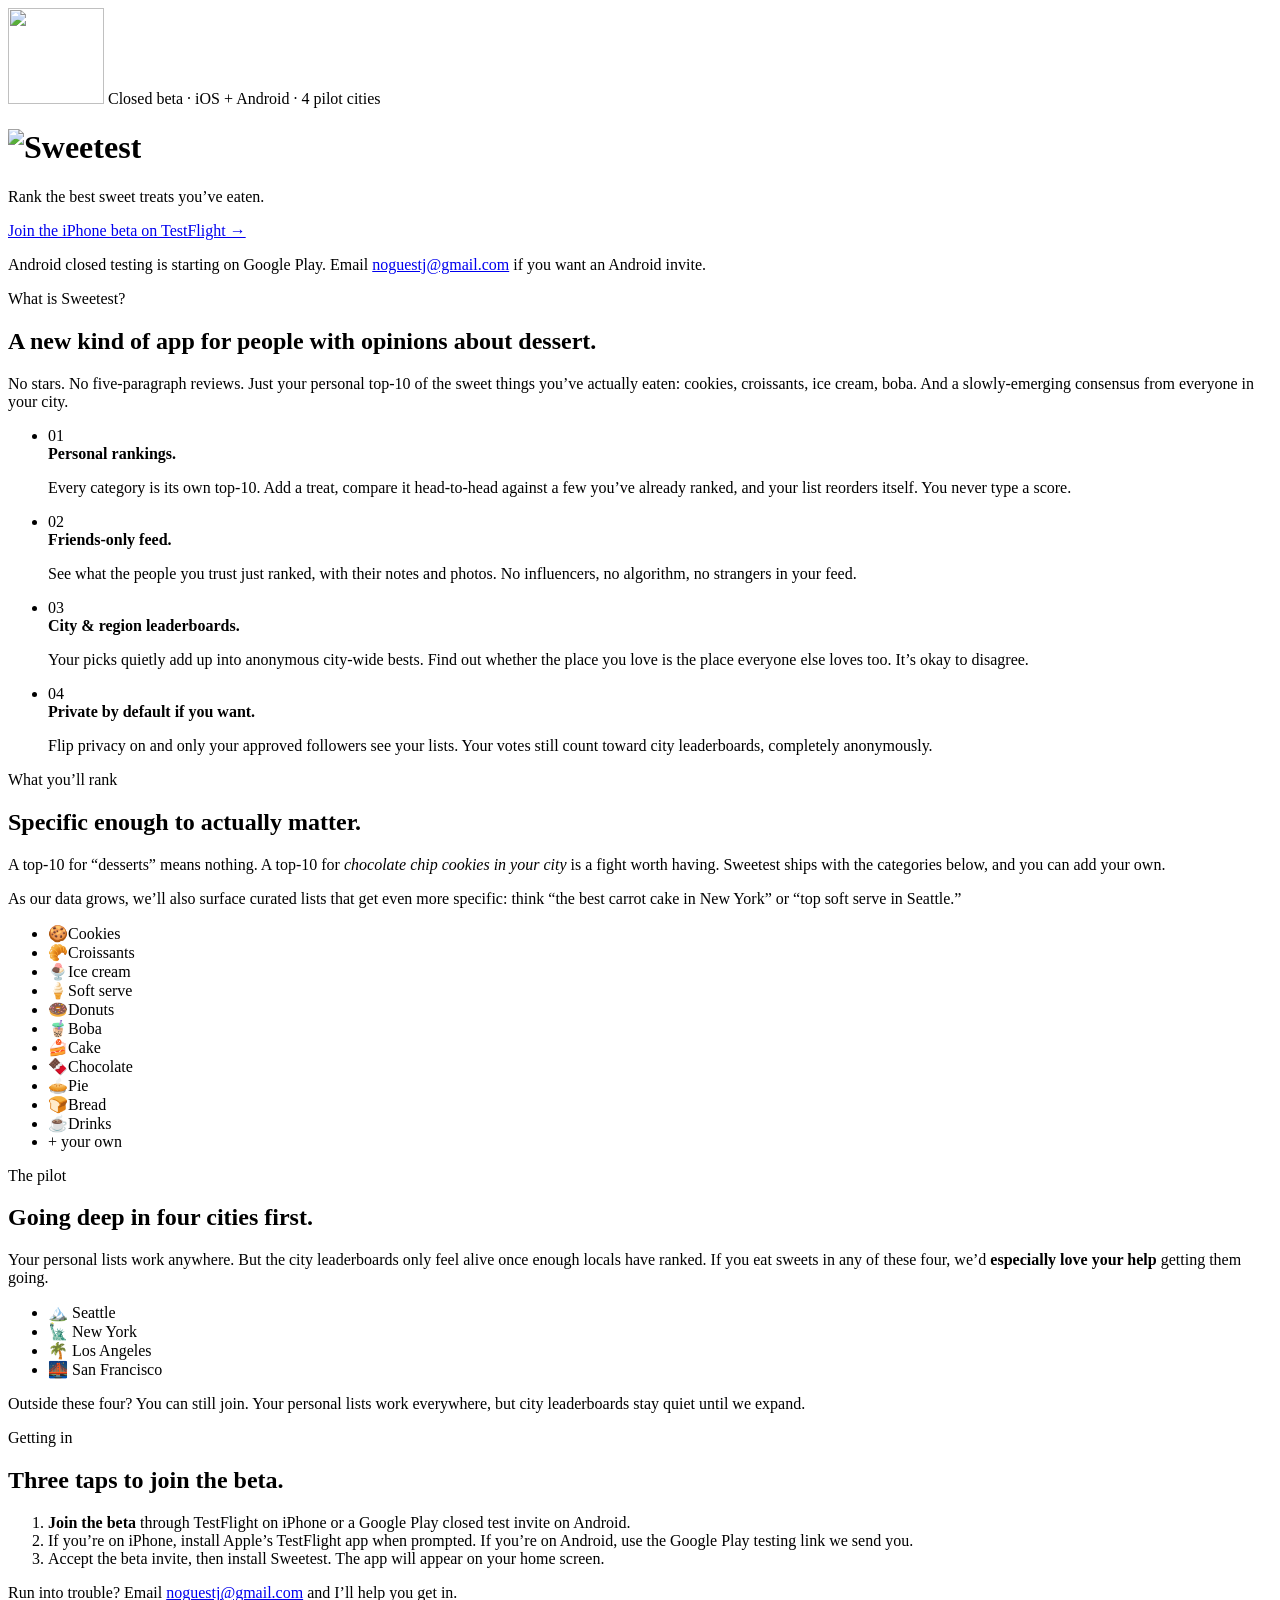
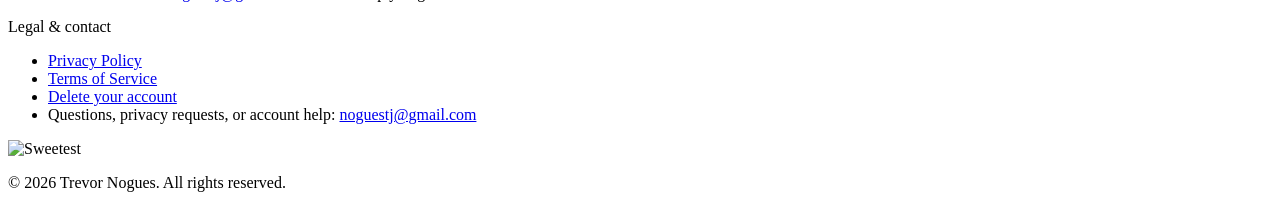
==== index.html @ 430d41f3 "update beta and account deletion pages Co-authored-by: Cursor <cursoragent@cursor.com>" ====
<!doctype html>
<html lang="en">
<head>
  <meta charset="utf-8" />
  <meta name="viewport" content="width=device-width, initial-scale=1" />
  <title>Sweetest - Rank the best sweet treats you've eaten</title>
  <meta name="theme-color" content="#FAF7F5" />
  <meta
    name="description"
    content="A closed-beta app for ranking the best sweet treats you've eaten. Personal top-10s for cookies, croissants, ice cream, boba and more. Piloting in Seattle, NYC, LA, and SF."
  />

  <meta property="og:title" content="Sweetest - Rank the best sweet treats" />
  <meta
    property="og:description"
    content="Personal top-10s for the sweet things you actually care about. Closed-beta app, piloting in Seattle, NYC, LA, and SF."
  />
  <meta property="og:type" content="website" />
  <meta property="og:url" content="https://trevornogues.github.io/sweetest-public-pages/" />
  <meta property="og:image" content="https://trevornogues.github.io/sweetest-public-pages/assets/app-icon.png" />
  <meta property="og:image:alt" content="The Sweetest app icon: a crowned soft-serve cone on a dusty rose background." />
  <meta name="twitter:card" content="summary" />
  <meta name="twitter:title" content="Sweetest - Rank the best sweet treats" />
  <meta
    name="twitter:description"
    content="Personal top-10s for the sweet things you actually care about. Closed-beta app, piloting in Seattle, NYC, LA, and SF."
  />
  <meta name="twitter:image" content="https://trevornogues.github.io/sweetest-public-pages/assets/app-icon.png" />

  <link rel="icon" type="image/png" href="/sweetest-public-pages/assets/favicon.png" />
  <link rel="apple-touch-icon" href="/sweetest-public-pages/assets/app-icon.png" />
  <link rel="stylesheet" href="/sweetest-public-pages/assets/style.css" />
</head>
<body>
  <div class="hero-glow" aria-hidden="true"></div>

  <main class="container">
    <header class="hero hero--landing">
      <img
        class="hero__icon"
        src="/sweetest-public-pages/assets/app-icon.png"
        alt=""
        width="96"
        height="96"
      />
      <span class="beta-badge">Closed beta · iOS + Android · 4 pilot cities</span>
      <h1 class="hero__wordmark">
        <img
          src="/sweetest-public-pages/assets/wordmark.png"
          alt="Sweetest"
          width="428"
          height="180"
        />
      </h1>
      <p class="tagline">Rank the best sweet treats you&rsquo;ve eaten.</p>

      <div class="cta-row">
        <a
          class="cta cta--primary"
          href="https://testflight.apple.com/join/R1jq27CW"
          target="_blank"
          rel="noopener"
        >
          Join the iPhone beta on TestFlight &rarr;
        </a>
        <p class="cta-helper">
          Android closed testing is starting on Google Play. Email
          <a href="mailto:noguestj@gmail.com">noguestj@gmail.com</a>
          if you want an Android invite.
        </p>
      </div>
    </header>

    <section class="features">
      <p class="section-eyebrow">What is Sweetest?</p>
      <h2 class="section-title">A new kind of app for people with opinions about dessert.</h2>
      <p class="section-lede">
        No stars. No five-paragraph reviews. Just your personal top-10
        of the sweet things you&rsquo;ve actually eaten: cookies,
        croissants, ice cream, boba. And a slowly-emerging consensus
        from everyone in your city.
      </p>

      <ul class="feature-list">
        <li>
          <span class="feature-num" aria-hidden="true">01</span>
          <div>
            <strong>Personal rankings.</strong>
            <p>
              Every category is its own top-10. Add a treat, compare it
              head-to-head against a few you&rsquo;ve already ranked, and
              your list reorders itself. You never type a score.
            </p>
          </div>
        </li>
        <li>
          <span class="feature-num" aria-hidden="true">02</span>
          <div>
            <strong>Friends-only feed.</strong>
            <p>
              See what the people you trust just ranked, with their
              notes and photos. No influencers, no algorithm, no
              strangers in your feed.
            </p>
          </div>
        </li>
        <li>
          <span class="feature-num" aria-hidden="true">03</span>
          <div>
            <strong>City &amp; region leaderboards.</strong>
            <p>
              Your picks quietly add up into anonymous city-wide bests.
              Find out whether the place you love is the place everyone
              else loves too. It&rsquo;s okay to disagree.
            </p>
          </div>
        </li>
        <li>
          <span class="feature-num" aria-hidden="true">04</span>
          <div>
            <strong>Private by default if you want.</strong>
            <p>
              Flip privacy on and only your approved followers see
              your lists. Your votes still count toward city
              leaderboards, completely anonymously.
            </p>
          </div>
        </li>
      </ul>
    </section>

    <section class="categories">
      <p class="section-eyebrow">What you&rsquo;ll rank</p>
      <h2 class="section-title">Specific enough to actually matter.</h2>
      <p class="section-lede">
        A top-10 for &ldquo;desserts&rdquo; means nothing. A top-10 for
        <em>chocolate chip cookies in your city</em> is a fight worth
        having. Sweetest ships with the categories below, and you
        can add your own.
      </p>

      <p class="section-note">
        As our data grows, we&rsquo;ll also surface curated lists that get
        even more specific: think &ldquo;the best carrot cake in New York&rdquo;
        or &ldquo;top soft serve in Seattle.&rdquo;
      </p>

      <ul class="chip-grid">
        <li class="chip"><span class="chip__emoji" aria-hidden="true">&#x1F36A;</span>Cookies</li>
        <li class="chip"><span class="chip__emoji" aria-hidden="true">&#x1F950;</span>Croissants</li>
        <li class="chip"><span class="chip__emoji" aria-hidden="true">&#x1F368;</span>Ice cream</li>
        <li class="chip"><span class="chip__emoji" aria-hidden="true">&#x1F366;</span>Soft serve</li>
        <li class="chip"><span class="chip__emoji" aria-hidden="true">&#x1F369;</span>Donuts</li>
        <li class="chip"><span class="chip__emoji" aria-hidden="true">&#x1F9CB;</span>Boba</li>
        <li class="chip"><span class="chip__emoji" aria-hidden="true">&#x1F370;</span>Cake</li>
        <li class="chip"><span class="chip__emoji" aria-hidden="true">&#x1F36B;</span>Chocolate</li>
        <li class="chip"><span class="chip__emoji" aria-hidden="true">&#x1F967;</span>Pie</li>
        <li class="chip"><span class="chip__emoji" aria-hidden="true">&#x1F35E;</span>Bread</li>
        <li class="chip"><span class="chip__emoji" aria-hidden="true">&#x2615;</span>Drinks</li>
        <li class="chip chip--ghost">+ your own</li>
      </ul>
    </section>

    <section class="cities">
      <p class="section-eyebrow">The pilot</p>
      <h2 class="section-title">Going deep in four cities first.</h2>
      <p class="section-lede">
        Your personal lists work anywhere. But the city leaderboards
        only feel alive once enough locals have ranked. If you eat
        sweets in any of these four, we&rsquo;d
        <strong>especially love your help</strong> getting them going.
      </p>
      <ul class="city-grid">
        <li class="city-card">
          <span class="city-card__emoji" aria-hidden="true">&#x1F3D4;&#xFE0F;</span>
          <span class="city-card__label">Seattle</span>
        </li>
        <li class="city-card">
          <span class="city-card__emoji" aria-hidden="true">&#x1F5FD;</span>
          <span class="city-card__label">New York</span>
        </li>
        <li class="city-card">
          <span class="city-card__emoji" aria-hidden="true">&#x1F334;</span>
          <span class="city-card__label">Los Angeles</span>
        </li>
        <li class="city-card">
          <span class="city-card__emoji" aria-hidden="true">&#x1F309;</span>
          <span class="city-card__label">San Francisco</span>
        </li>
      </ul>
      <p class="cities-helper">
        Outside these four? You can still join. Your personal lists
        work everywhere, but city leaderboards stay quiet until we
        expand.
      </p>
    </section>

    <section class="steps">
      <p class="section-eyebrow">Getting in</p>
      <h2 class="section-title">Three taps to join the beta.</h2>
      <ol class="step-list">
        <li>
          <strong>Join the beta</strong> through TestFlight on iPhone or a Google Play closed test invite on Android.
        </li>
        <li>
          If you&rsquo;re on iPhone, install Apple&rsquo;s TestFlight app when prompted. If you&rsquo;re on Android, use the Google Play testing link we send you.
        </li>
        <li>
          Accept the beta invite, then install Sweetest. The app will appear on your home screen.
        </li>
      </ol>
      <p class="cta-helper cta-helper--inline">
        Run into trouble? Email
        <a href="mailto:noguestj@gmail.com">noguestj@gmail.com</a>
        and I&rsquo;ll help you get in.
      </p>
    </section>

    <section class="footer-meta">
      <p class="section-eyebrow">Legal &amp; contact</p>
      <ul class="links">
        <li><a href="/sweetest-public-pages/privacy/">Privacy Policy</a></li>
        <li><a href="/sweetest-public-pages/terms/">Terms of Service</a></li>
        <li><a href="/sweetest-public-pages/delete-account/">Delete your account</a></li>
        <li>
          Questions, privacy requests, or account help:
          <a href="mailto:noguestj@gmail.com">noguestj@gmail.com</a>
        </li>
      </ul>
    </section>

    <footer class="footer">
      <img
        class="footer__wordmark"
        src="/sweetest-public-pages/assets/wordmark.png"
        alt="Sweetest"
        width="120"
        height="80"
      />
      <p>&copy; <span id="year"></span> Trevor Nogues. All rights reserved.</p>
    </footer>
  </main>
  <script>document.getElementById('year').textContent = new Date().getFullYear();</script>
</body>
</html>
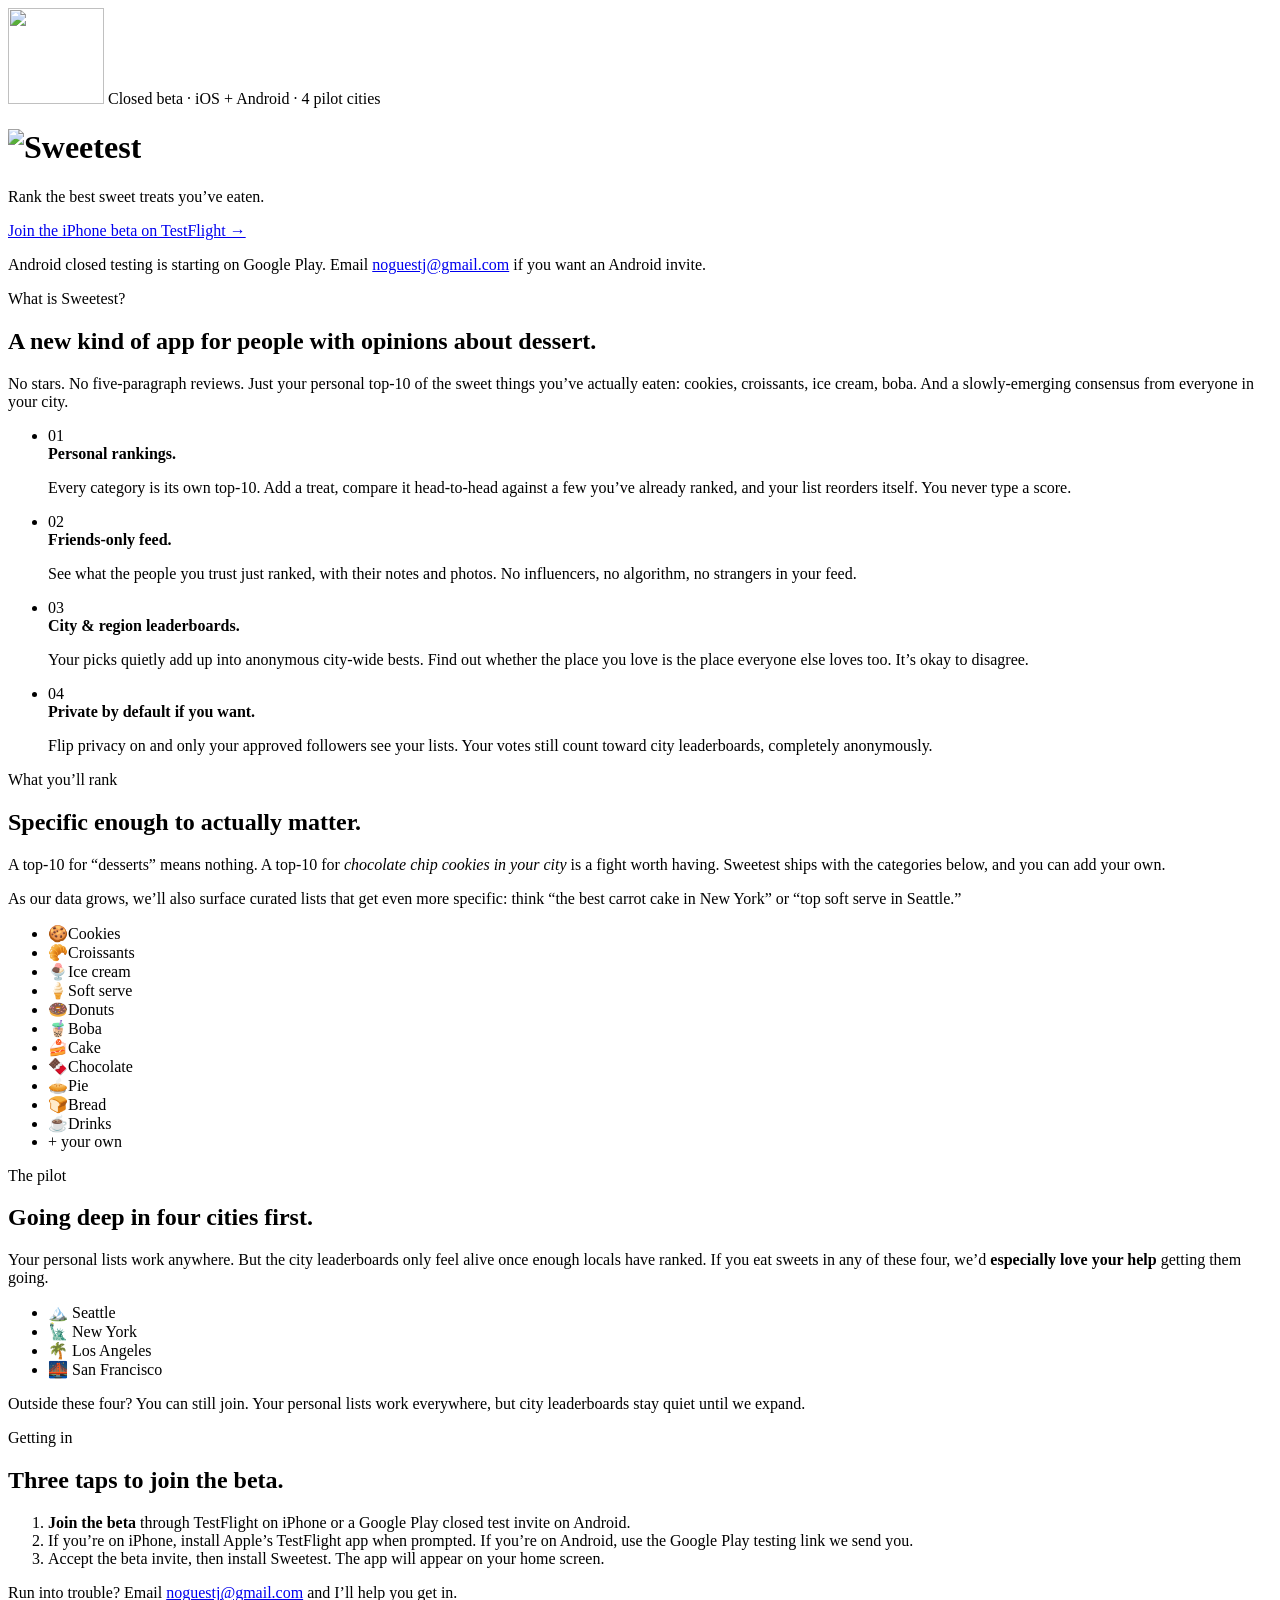
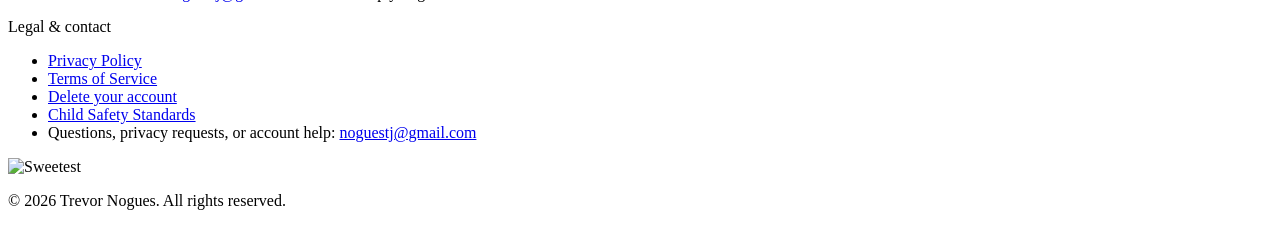
==== commit 82b6069e: "add child safety standards page Co-authored-by: Cursor <cursoragent@cursor.com>" ====
--- a/index.html
+++ b/index.html
@@ -222,6 +222,7 @@
         <li><a href="/sweetest-public-pages/privacy/">Privacy Policy</a></li>
         <li><a href="/sweetest-public-pages/terms/">Terms of Service</a></li>
         <li><a href="/sweetest-public-pages/delete-account/">Delete your account</a></li>
+        <li><a href="/sweetest-public-pages/child-safety/">Child Safety Standards</a></li>
         <li>
           Questions, privacy requests, or account help:
           <a href="mailto:noguestj@gmail.com">noguestj@gmail.com</a>
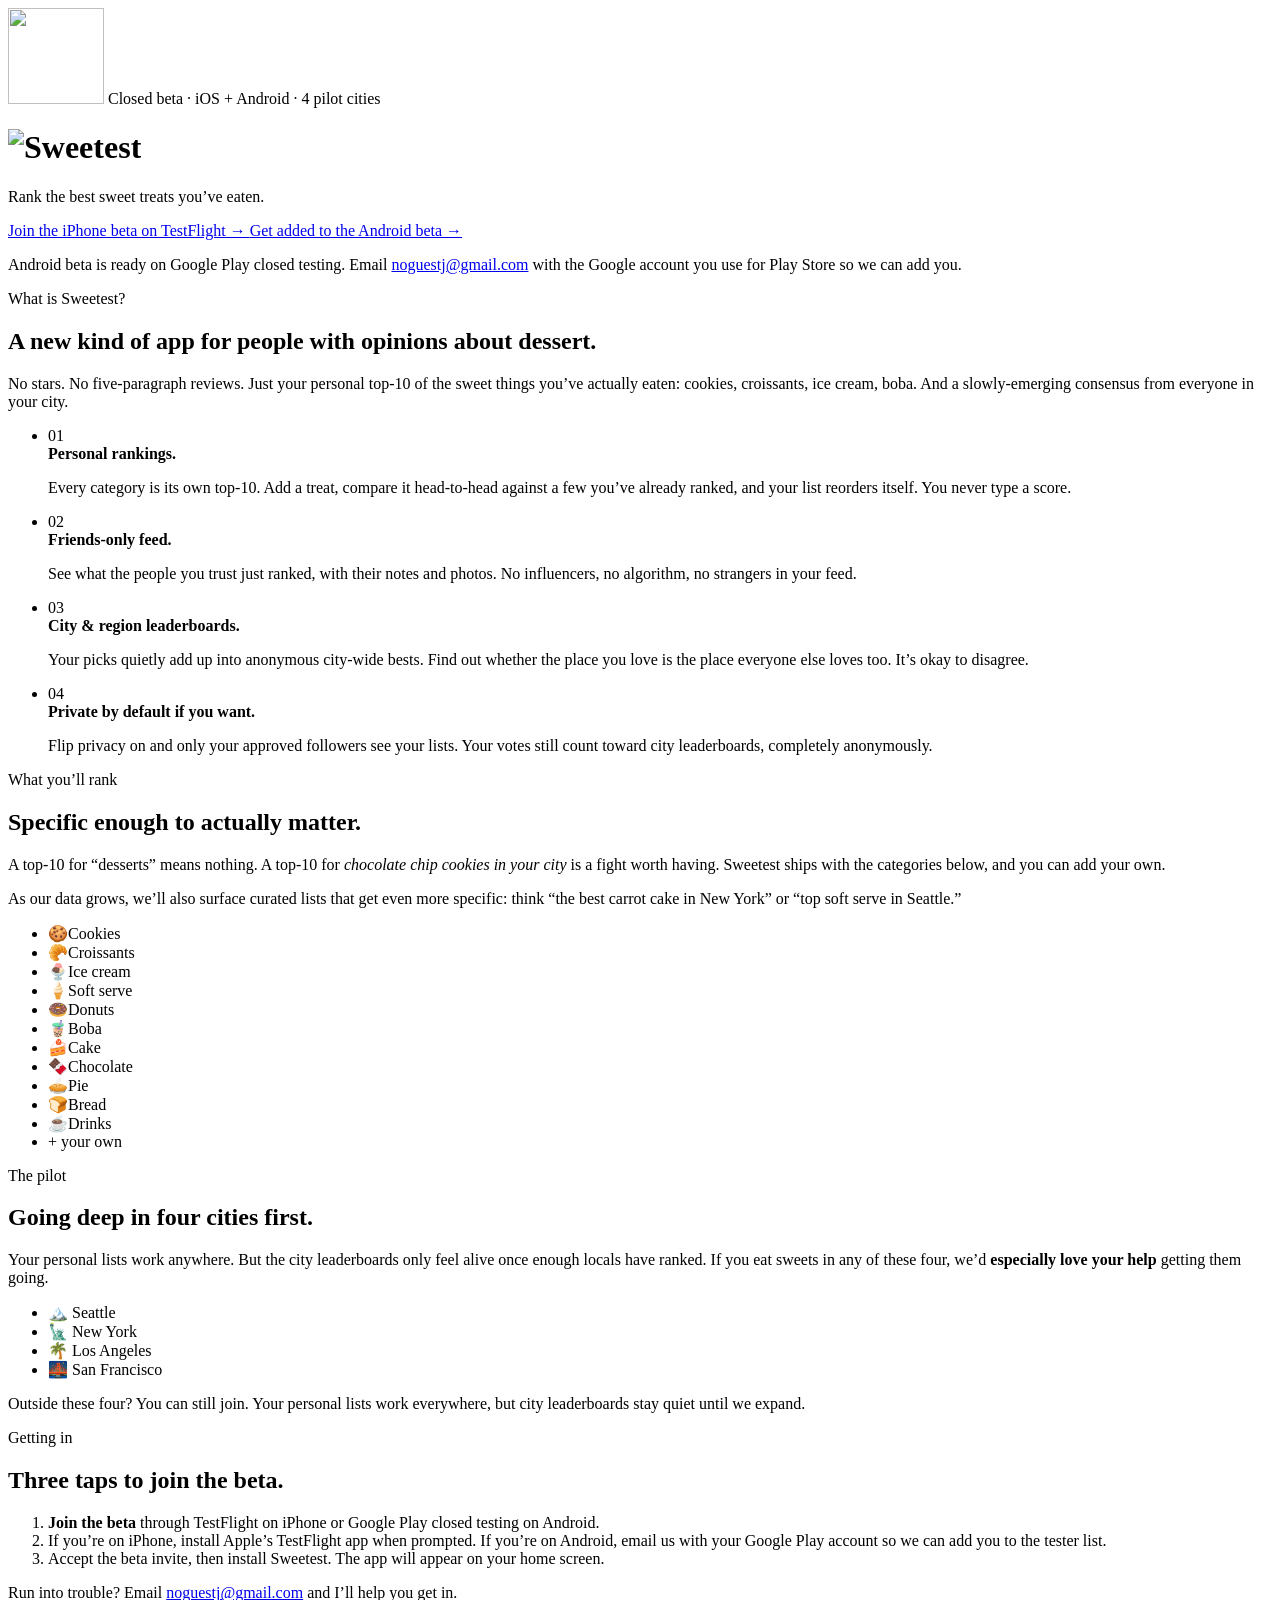
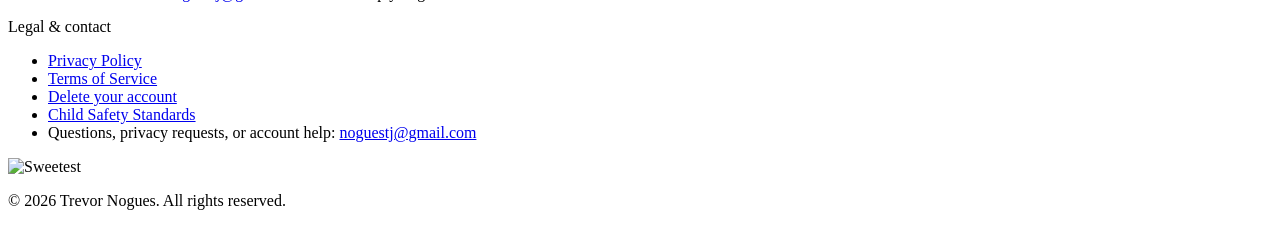
==== commit 910fc084: "clarify Android beta access Co-authored-by: Cursor <cursoragent@cursor.com>" ====
--- a/index.html
+++ b/index.html
@@ -63,10 +63,16 @@
         >
           Join the iPhone beta on TestFlight &rarr;
         </a>
+        <a
+          class="cta cta--secondary"
+          href="mailto:noguestj@gmail.com?subject=Sweetest%20Android%20beta%20access"
+        >
+          Get added to the Android beta &rarr;
+        </a>
         <p class="cta-helper">
-          Android closed testing is starting on Google Play. Email
+          Android beta is ready on Google Play closed testing. Email
           <a href="mailto:noguestj@gmail.com">noguestj@gmail.com</a>
-          if you want an Android invite.
+          with the Google account you use for Play Store so we can add you.
         </p>
       </div>
     </header>
@@ -200,10 +206,10 @@
       <h2 class="section-title">Three taps to join the beta.</h2>
       <ol class="step-list">
         <li>
-          <strong>Join the beta</strong> through TestFlight on iPhone or a Google Play closed test invite on Android.
-        </li>
-        <li>
-          If you&rsquo;re on iPhone, install Apple&rsquo;s TestFlight app when prompted. If you&rsquo;re on Android, use the Google Play testing link we send you.
+          <strong>Join the beta</strong> through TestFlight on iPhone or Google Play closed testing on Android.
+        </li>
+        <li>
+          If you&rsquo;re on iPhone, install Apple&rsquo;s TestFlight app when prompted. If you&rsquo;re on Android, email us with your Google Play account so we can add you to the tester list.
         </li>
         <li>
           Accept the beta invite, then install Sweetest. The app will appear on your home screen.
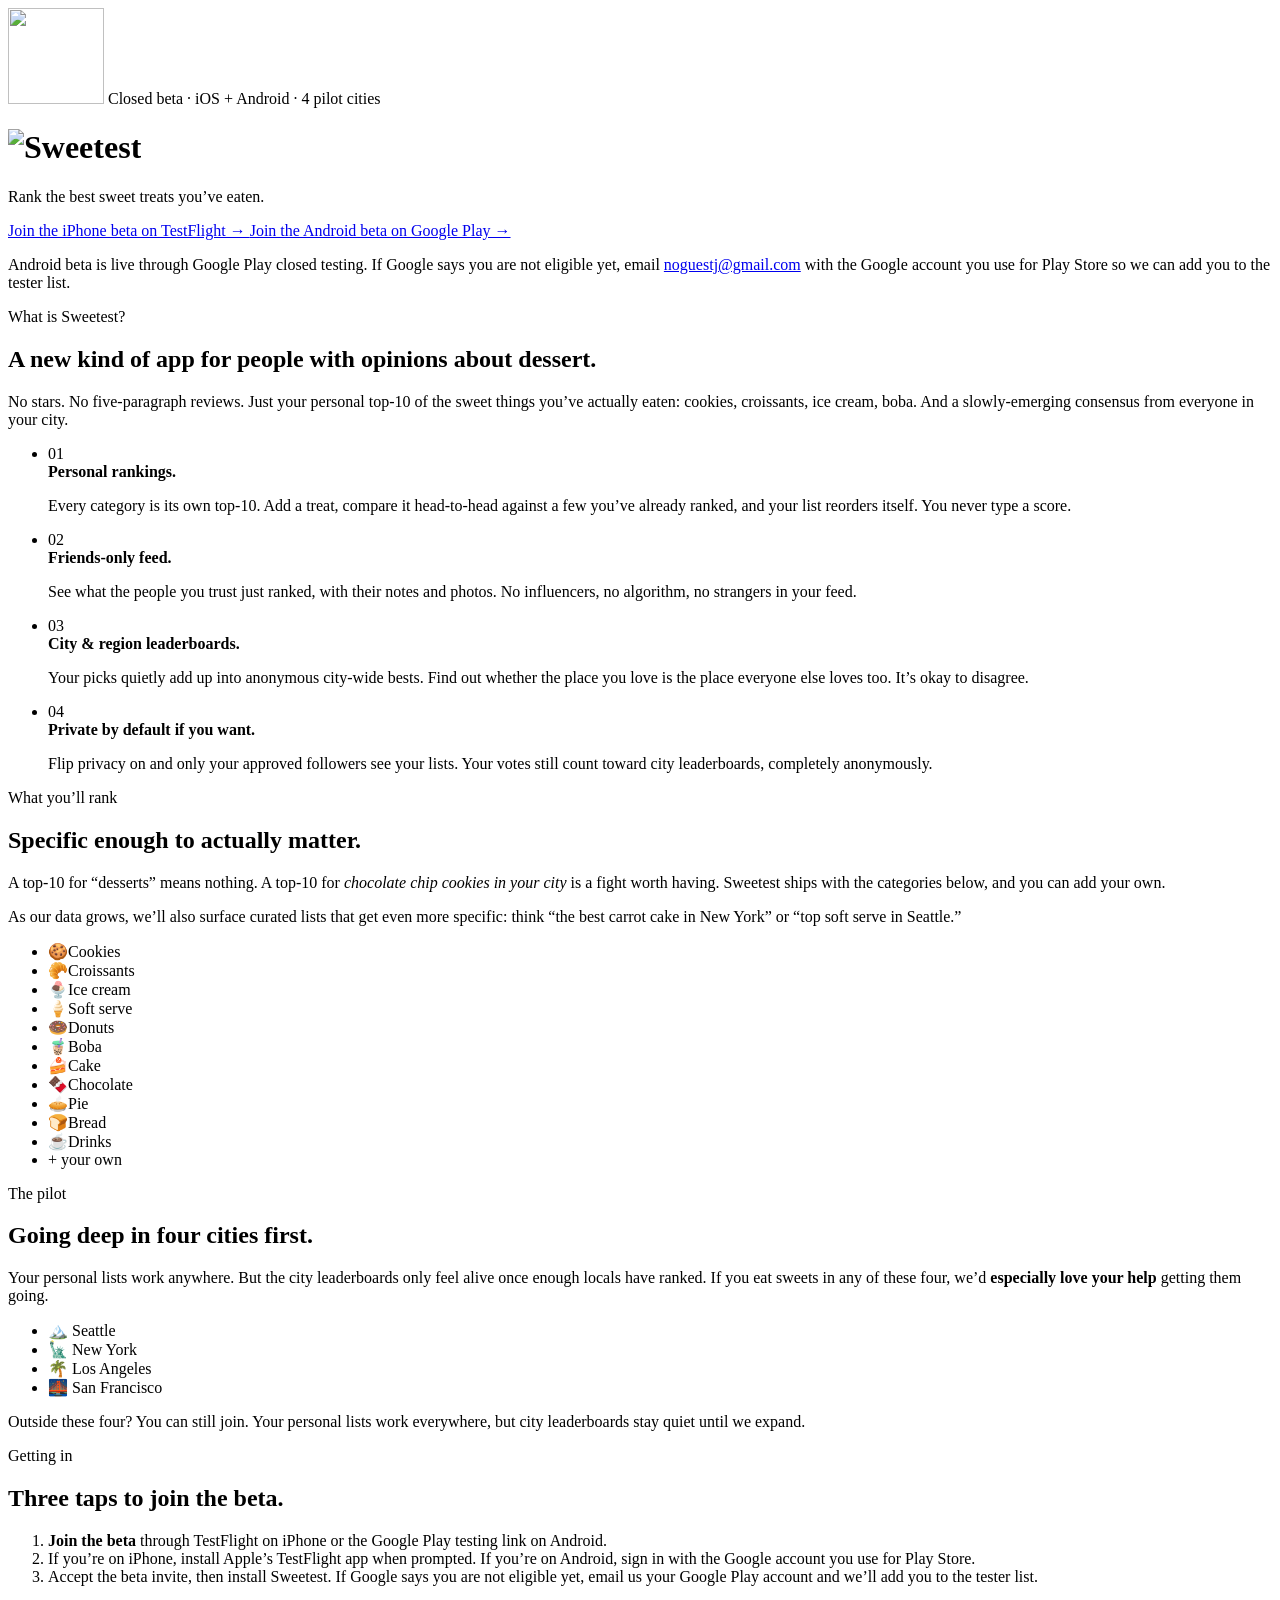
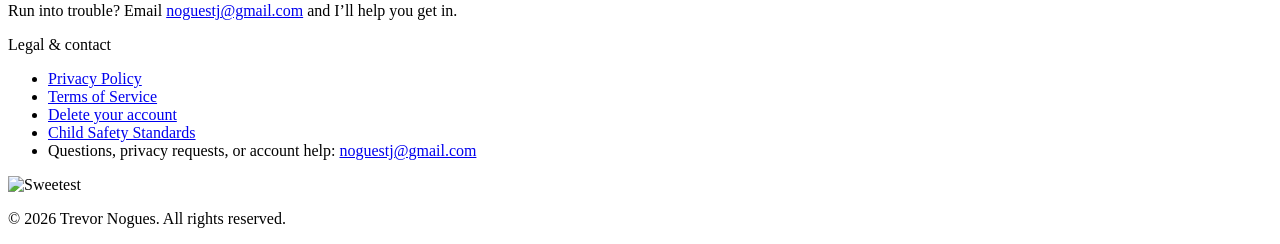
==== commit 57afe7d0: "add Android beta opt-in link Co-authored-by: Cursor <cursoragent@cursor.com>" ====
--- a/index.html
+++ b/index.html
@@ -65,14 +65,16 @@
         </a>
         <a
           class="cta cta--secondary"
-          href="mailto:noguestj@gmail.com?subject=Sweetest%20Android%20beta%20access"
+          href="https://play.google.com/apps/testing/com.trevornogues.sweetest"
+          target="_blank"
+          rel="noopener"
         >
-          Get added to the Android beta &rarr;
+          Join the Android beta on Google Play &rarr;
         </a>
         <p class="cta-helper">
-          Android beta is ready on Google Play closed testing. Email
+          Android beta is live through Google Play closed testing. If Google says you are not eligible yet, email
           <a href="mailto:noguestj@gmail.com">noguestj@gmail.com</a>
-          with the Google account you use for Play Store so we can add you.
+          with the Google account you use for Play Store so we can add you to the tester list.
         </p>
       </div>
     </header>
@@ -206,13 +208,13 @@
       <h2 class="section-title">Three taps to join the beta.</h2>
       <ol class="step-list">
         <li>
-          <strong>Join the beta</strong> through TestFlight on iPhone or Google Play closed testing on Android.
-        </li>
-        <li>
-          If you&rsquo;re on iPhone, install Apple&rsquo;s TestFlight app when prompted. If you&rsquo;re on Android, email us with your Google Play account so we can add you to the tester list.
-        </li>
-        <li>
-          Accept the beta invite, then install Sweetest. The app will appear on your home screen.
+          <strong>Join the beta</strong> through TestFlight on iPhone or the Google Play testing link on Android.
+        </li>
+        <li>
+          If you&rsquo;re on iPhone, install Apple&rsquo;s TestFlight app when prompted. If you&rsquo;re on Android, sign in with the Google account you use for Play Store.
+        </li>
+        <li>
+          Accept the beta invite, then install Sweetest. If Google says you are not eligible yet, email us your Google Play account and we&rsquo;ll add you to the tester list.
         </li>
       </ol>
       <p class="cta-helper cta-helper--inline">
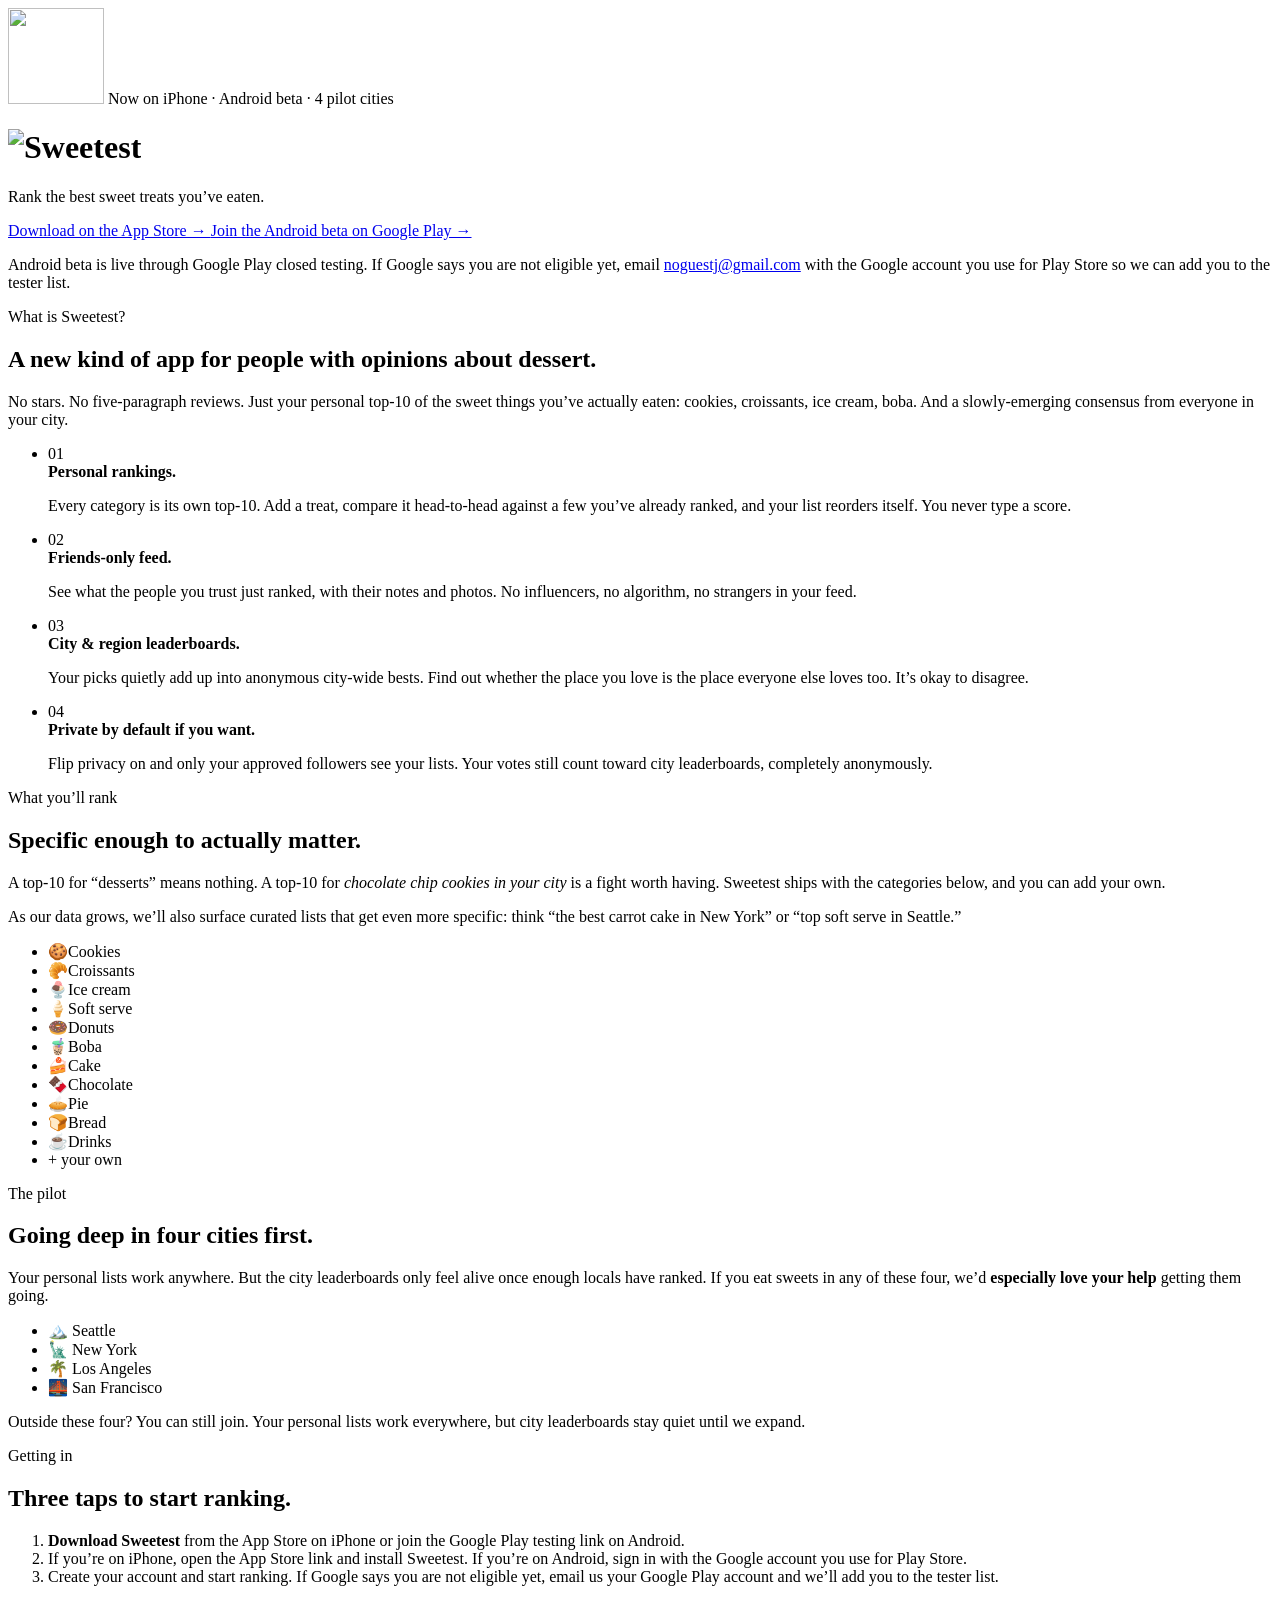
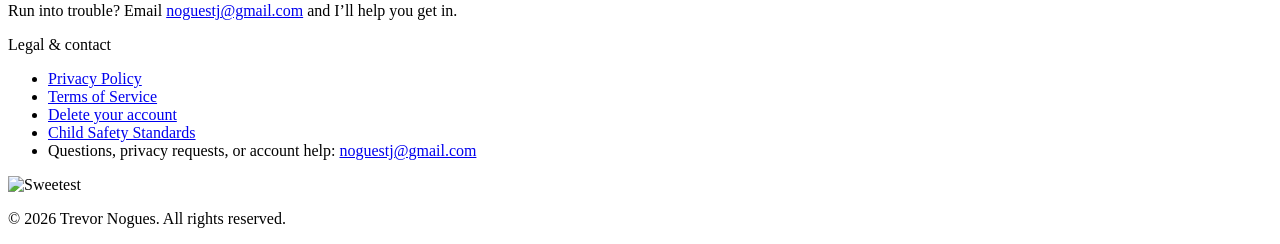
==== commit 7c269b42: "add apple link" ====
--- a/index.html
+++ b/index.html
@@ -7,13 +7,13 @@
   <meta name="theme-color" content="#FAF7F5" />
   <meta
     name="description"
-    content="A closed-beta app for ranking the best sweet treats you've eaten. Personal top-10s for cookies, croissants, ice cream, boba and more. Piloting in Seattle, NYC, LA, and SF."
+    content="An app for ranking the best sweet treats you've eaten. Personal top-10s for cookies, croissants, ice cream, boba and more. Piloting in Seattle, NYC, LA, and SF."
   />
 
   <meta property="og:title" content="Sweetest - Rank the best sweet treats" />
   <meta
     property="og:description"
-    content="Personal top-10s for the sweet things you actually care about. Closed-beta app, piloting in Seattle, NYC, LA, and SF."
+    content="Personal top-10s for the sweet things you actually care about. Now on iPhone and piloting in Seattle, NYC, LA, and SF."
   />
   <meta property="og:type" content="website" />
   <meta property="og:url" content="https://trevornogues.github.io/sweetest-public-pages/" />
@@ -23,7 +23,7 @@
   <meta name="twitter:title" content="Sweetest - Rank the best sweet treats" />
   <meta
     name="twitter:description"
-    content="Personal top-10s for the sweet things you actually care about. Closed-beta app, piloting in Seattle, NYC, LA, and SF."
+    content="Personal top-10s for the sweet things you actually care about. Now on iPhone and piloting in Seattle, NYC, LA, and SF."
   />
   <meta name="twitter:image" content="https://trevornogues.github.io/sweetest-public-pages/assets/app-icon.png" />
 
@@ -43,7 +43,7 @@
         width="96"
         height="96"
       />
-      <span class="beta-badge">Closed beta · iOS + Android · 4 pilot cities</span>
+      <span class="beta-badge">Now on iPhone · Android beta · 4 pilot cities</span>
       <h1 class="hero__wordmark">
         <img
           src="/sweetest-public-pages/assets/wordmark.png"
@@ -57,11 +57,11 @@
       <div class="cta-row">
         <a
           class="cta cta--primary"
-          href="https://testflight.apple.com/join/R1jq27CW"
+          href="https://apps.apple.com/us/app/sweetest-bites/id6764402157"
           target="_blank"
           rel="noopener"
         >
-          Join the iPhone beta on TestFlight &rarr;
+          Download on the App Store &rarr;
         </a>
         <a
           class="cta cta--secondary"
@@ -205,16 +205,16 @@
 
     <section class="steps">
       <p class="section-eyebrow">Getting in</p>
-      <h2 class="section-title">Three taps to join the beta.</h2>
+      <h2 class="section-title">Three taps to start ranking.</h2>
       <ol class="step-list">
         <li>
-          <strong>Join the beta</strong> through TestFlight on iPhone or the Google Play testing link on Android.
-        </li>
-        <li>
-          If you&rsquo;re on iPhone, install Apple&rsquo;s TestFlight app when prompted. If you&rsquo;re on Android, sign in with the Google account you use for Play Store.
-        </li>
-        <li>
-          Accept the beta invite, then install Sweetest. If Google says you are not eligible yet, email us your Google Play account and we&rsquo;ll add you to the tester list.
+          <strong>Download Sweetest</strong> from the App Store on iPhone or join the Google Play testing link on Android.
+        </li>
+        <li>
+          If you&rsquo;re on iPhone, open the App Store link and install Sweetest. If you&rsquo;re on Android, sign in with the Google account you use for Play Store.
+        </li>
+        <li>
+          Create your account and start ranking. If Google says you are not eligible yet, email us your Google Play account and we&rsquo;ll add you to the tester list.
         </li>
       </ol>
       <p class="cta-helper cta-helper--inline">
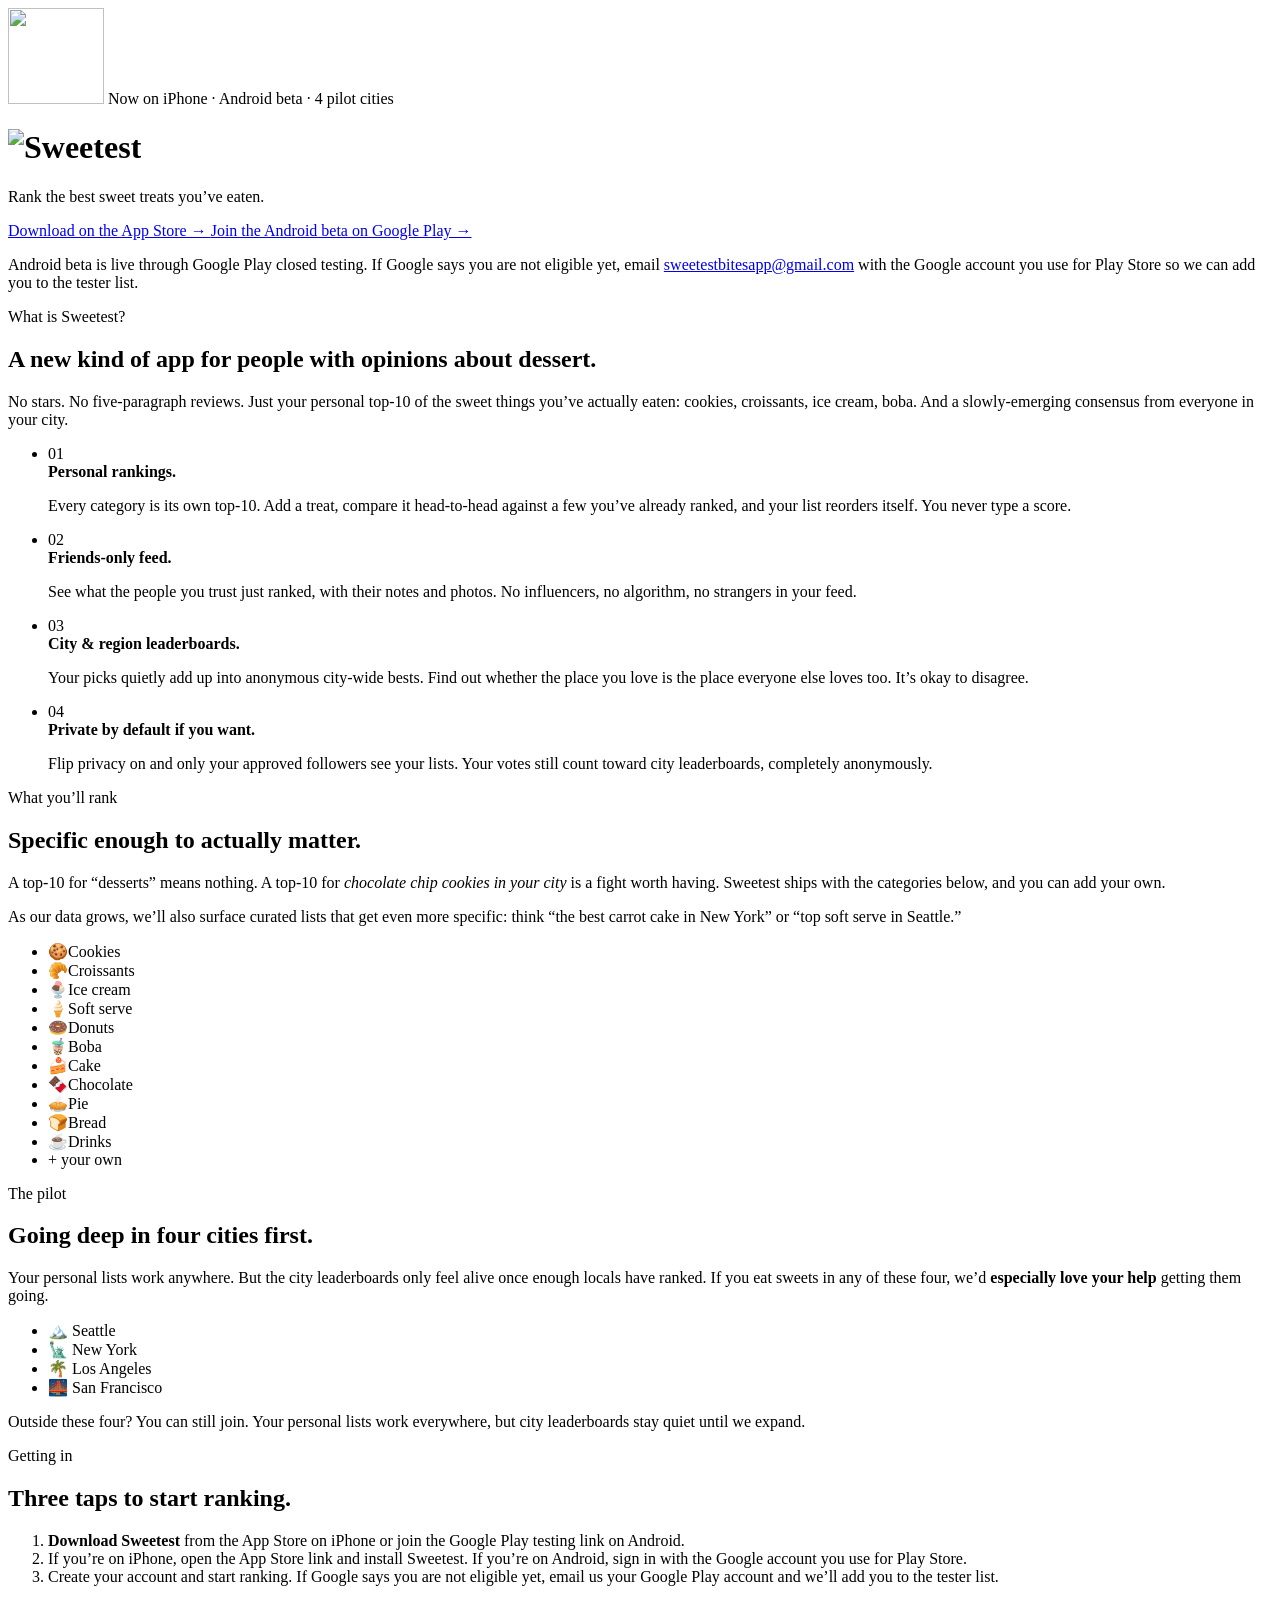
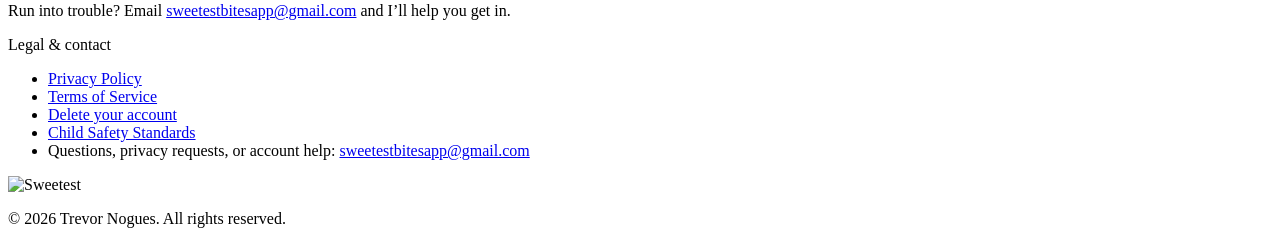
==== commit 214bcb35: "replace email" ====
--- a/index.html
+++ b/index.html
@@ -73,7 +73,7 @@
         </a>
         <p class="cta-helper">
           Android beta is live through Google Play closed testing. If Google says you are not eligible yet, email
-          <a href="mailto:noguestj@gmail.com">noguestj@gmail.com</a>
+          <a href="mailto:sweetestbitesapp@gmail.com">sweetestbitesapp@gmail.com</a>
           with the Google account you use for Play Store so we can add you to the tester list.
         </p>
       </div>
@@ -219,7 +219,7 @@
       </ol>
       <p class="cta-helper cta-helper--inline">
         Run into trouble? Email
-        <a href="mailto:noguestj@gmail.com">noguestj@gmail.com</a>
+        <a href="mailto:sweetestbitesapp@gmail.com">sweetestbitesapp@gmail.com</a>
         and I&rsquo;ll help you get in.
       </p>
     </section>
@@ -233,7 +233,7 @@
         <li><a href="/sweetest-public-pages/child-safety/">Child Safety Standards</a></li>
         <li>
           Questions, privacy requests, or account help:
-          <a href="mailto:noguestj@gmail.com">noguestj@gmail.com</a>
+          <a href="mailto:sweetestbitesapp@gmail.com">sweetestbitesapp@gmail.com</a>
         </li>
       </ul>
     </section>
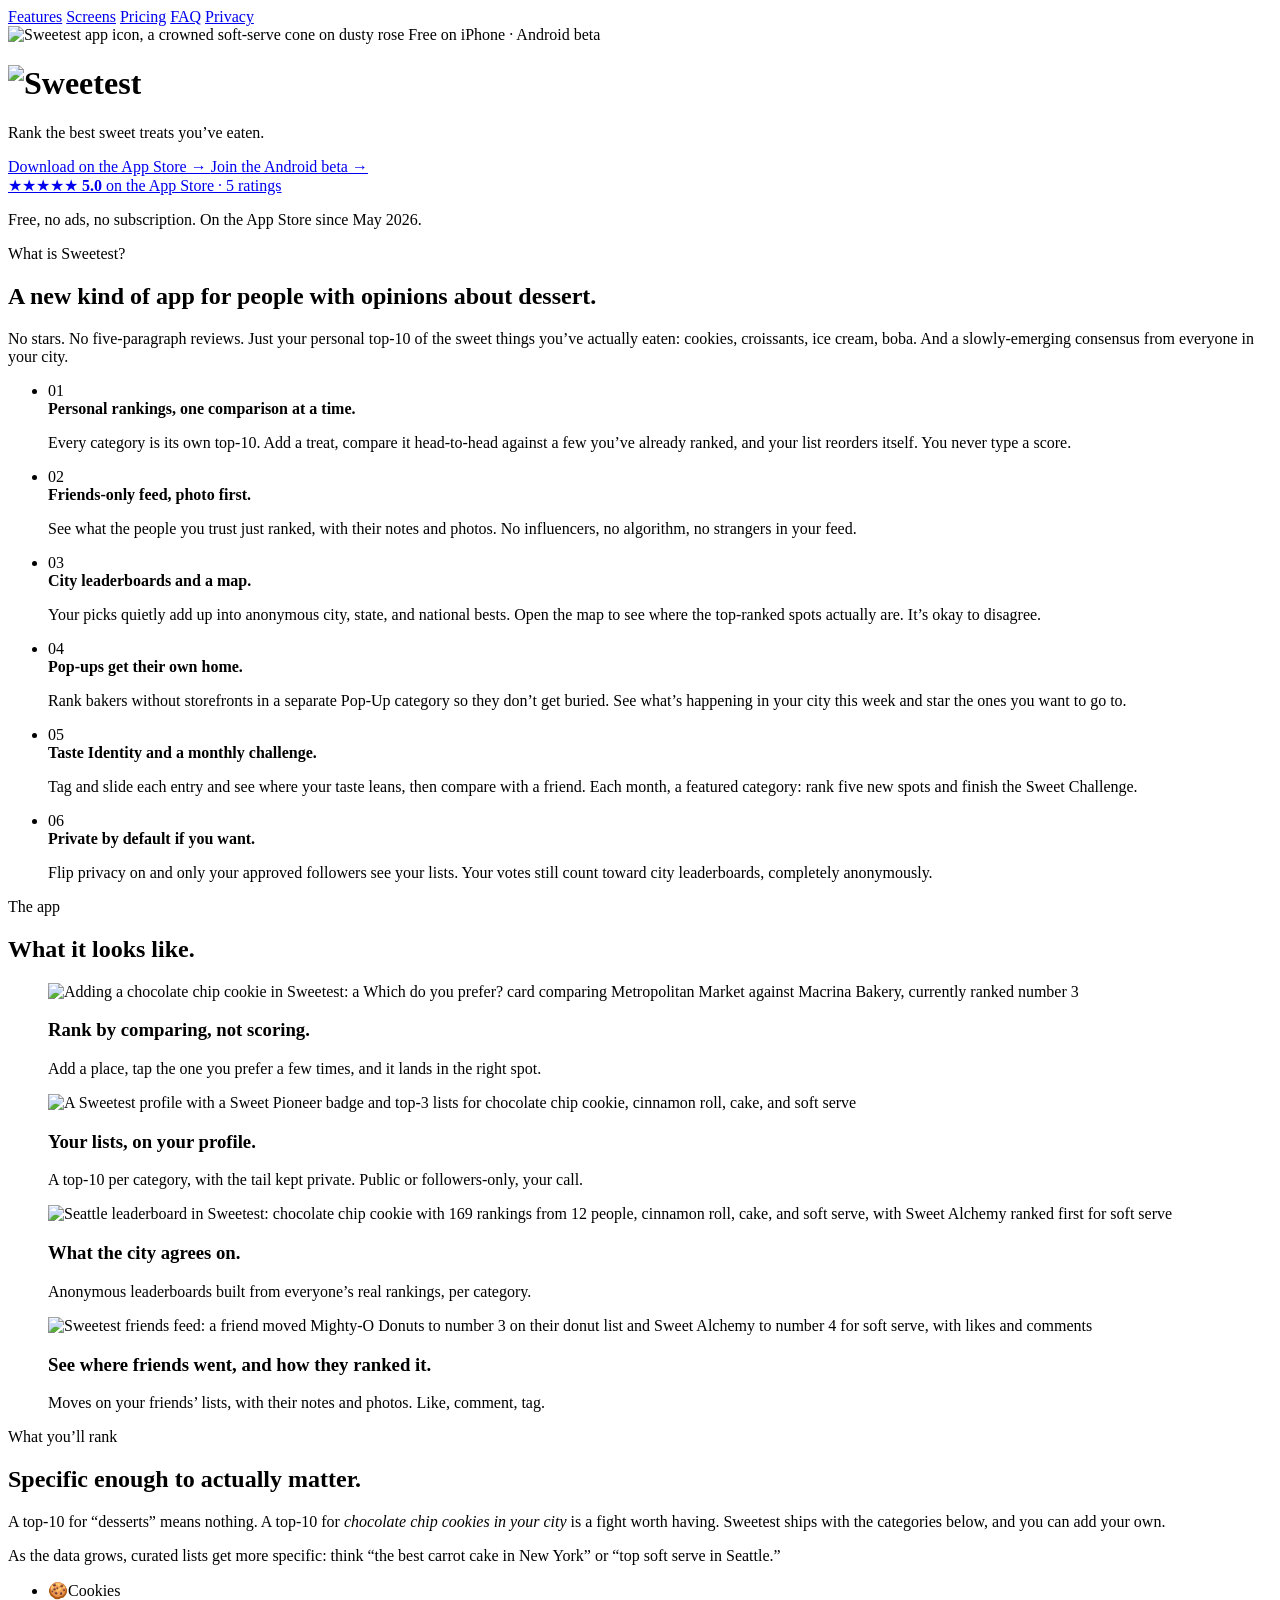
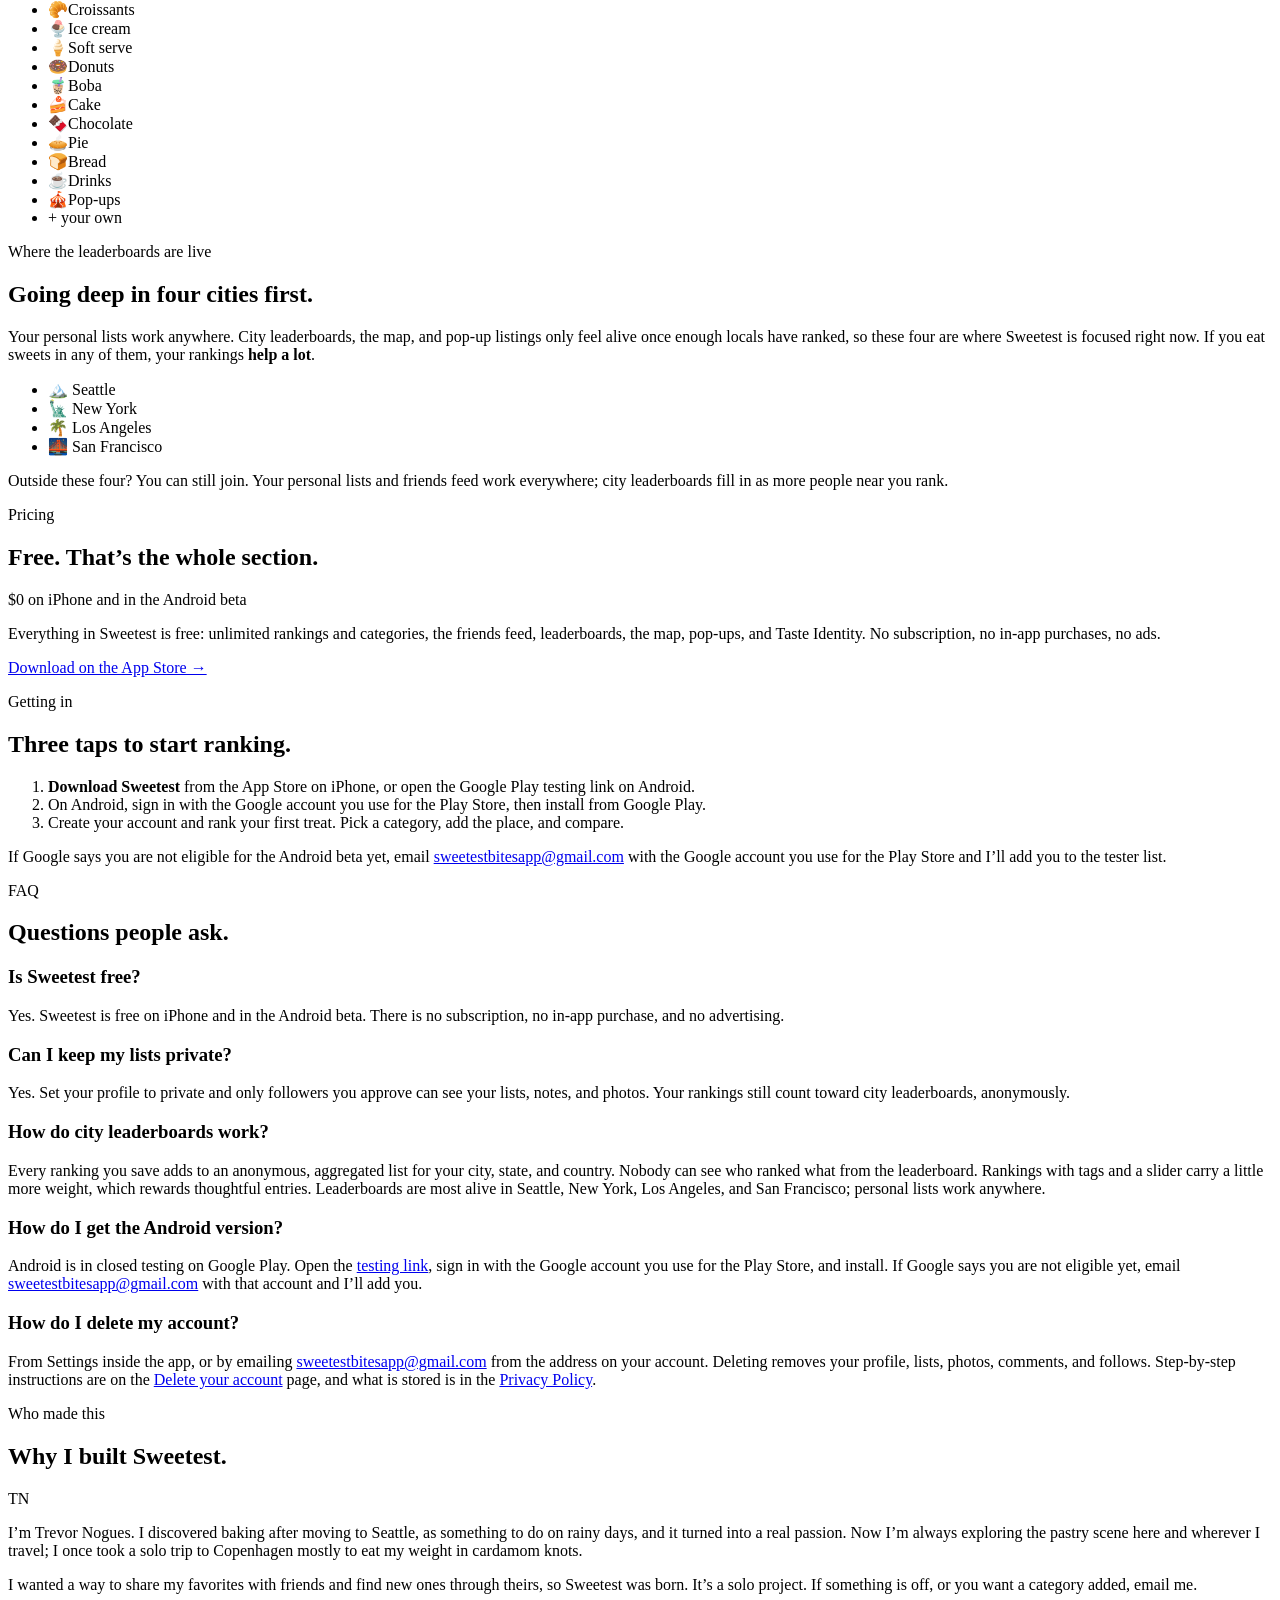
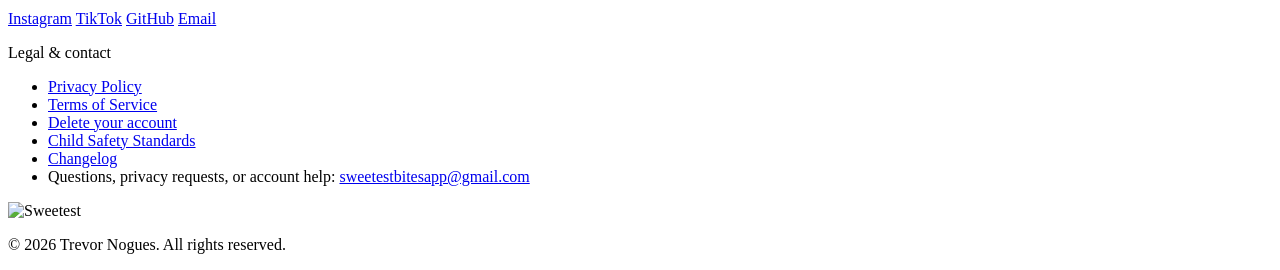
==== commit 421426da: "Landing page refresh: screenshots, rating, pricing, FAQ, founder, changelog, SEO - index.html: top n" ====
--- a/index.html
+++ b/index.html
@@ -7,43 +7,150 @@
   <meta name="theme-color" content="#FAF7F5" />
   <meta
     name="description"
-    content="An app for ranking the best sweet treats you've eaten. Personal top-10s for cookies, croissants, ice cream, boba and more. Piloting in Seattle, NYC, LA, and SF."
+    content="Sweetest is a free app for ranking the best sweet treats you've eaten. Personal top-10s for cookies, croissants, ice cream, boba and more, a friends-only feed, and city leaderboards. On iPhone, Android beta."
   />
-
+  <link rel="canonical" href="https://trevornogues.github.io/sweetest-public-pages/" />
+
+  <meta property="og:type" content="website" />
+  <meta property="og:site_name" content="Sweetest" />
   <meta property="og:title" content="Sweetest - Rank the best sweet treats" />
   <meta
     property="og:description"
-    content="Personal top-10s for the sweet things you actually care about. Now on iPhone and piloting in Seattle, NYC, LA, and SF."
+    content="Personal top-10s for the sweet things you actually care about, a friends-only feed, and city leaderboards. Free on iPhone, Android beta."
   />
-  <meta property="og:type" content="website" />
   <meta property="og:url" content="https://trevornogues.github.io/sweetest-public-pages/" />
-  <meta property="og:image" content="https://trevornogues.github.io/sweetest-public-pages/assets/app-icon.png" />
-  <meta property="og:image:alt" content="The Sweetest app icon: a crowned soft-serve cone on a dusty rose background." />
-  <meta name="twitter:card" content="summary" />
+  <meta property="og:image" content="https://trevornogues.github.io/sweetest-public-pages/assets/og-image.jpg" />
+  <meta property="og:image:width" content="1200" />
+  <meta property="og:image:height" content="630" />
+  <meta property="og:image:alt" content="The Sweetest app icon, a crowned soft-serve cone, on a cream background" />
+  <meta name="twitter:card" content="summary_large_image" />
   <meta name="twitter:title" content="Sweetest - Rank the best sweet treats" />
   <meta
     name="twitter:description"
-    content="Personal top-10s for the sweet things you actually care about. Now on iPhone and piloting in Seattle, NYC, LA, and SF."
+    content="Personal top-10s for the sweet things you actually care about, a friends-only feed, and city leaderboards. Free on iPhone, Android beta."
   />
-  <meta name="twitter:image" content="https://trevornogues.github.io/sweetest-public-pages/assets/app-icon.png" />
+  <meta name="twitter:image" content="https://trevornogues.github.io/sweetest-public-pages/assets/og-image.jpg" />
+  <meta name="twitter:image:alt" content="The Sweetest app icon, a crowned soft-serve cone, on a cream background" />
 
   <link rel="icon" type="image/png" href="/sweetest-public-pages/assets/favicon.png" />
   <link rel="apple-touch-icon" href="/sweetest-public-pages/assets/app-icon.png" />
   <link rel="stylesheet" href="/sweetest-public-pages/assets/style.css" />
+
+  <script type="application/ld+json">
+  {
+    "@context": "https://schema.org",
+    "@graph": [
+      {
+        "@type": "Organization",
+        "@id": "https://trevornogues.github.io/sweetest-public-pages/#org",
+        "name": "Sweetest",
+        "url": "https://trevornogues.github.io/sweetest-public-pages/",
+        "logo": "https://trevornogues.github.io/sweetest-public-pages/assets/app-icon.png",
+        "email": "sweetestbitesapp@gmail.com",
+        "founder": { "@type": "Person", "name": "Trevor Nogues", "url": "https://github.com/trevornogues" },
+        "sameAs": [
+          "https://apps.apple.com/us/app/sweetest-bites/id6764402157",
+          "https://www.instagram.com/sweetest.app/",
+          "https://www.tiktok.com/@sweetestbitesapp",
+          "https://linktr.ee/sweetest.app",
+          "https://github.com/trevornogues"
+        ]
+      },
+      {
+        "@type": "SoftwareApplication",
+        "@id": "https://trevornogues.github.io/sweetest-public-pages/#app",
+        "name": "Sweetest Bites",
+        "alternateName": "Sweetest",
+        "applicationCategory": "LifestyleApplication",
+        "operatingSystem": "iOS, Android (beta)",
+        "description": "A free app for ranking the sweet treats you've eaten. Build a personal top-10 per category by comparing new entries head-to-head, follow friends, and see anonymous city, state, and national leaderboards built from real rankings. No star ratings, no long reviews.",
+        "keywords": "dessert ranking app, best cookies near me, best croissant, pastry app, sweet treats, bakery leaderboard, food ranking",
+        "url": "https://trevornogues.github.io/sweetest-public-pages/",
+        "installUrl": "https://apps.apple.com/us/app/sweetest-bites/id6764402157",
+        "downloadUrl": "https://apps.apple.com/us/app/sweetest-bites/id6764402157",
+        "softwareVersion": "1.10",
+        "datePublished": "2026-05-15",
+        "dateModified": "2026-09-25",
+        "image": "https://trevornogues.github.io/sweetest-public-pages/assets/app-icon.png",
+        "screenshot": [
+          "https://trevornogues.github.io/sweetest-public-pages/assets/screens/compare.jpg",
+          "https://trevornogues.github.io/sweetest-public-pages/assets/screens/profile.jpg",
+          "https://trevornogues.github.io/sweetest-public-pages/assets/screens/city.jpg",
+          "https://trevornogues.github.io/sweetest-public-pages/assets/screens/feed.jpg"
+        ],
+        "author": { "@id": "https://trevornogues.github.io/sweetest-public-pages/#org" },
+        "publisher": { "@id": "https://trevornogues.github.io/sweetest-public-pages/#org" },
+        "offers": {
+          "@type": "Offer",
+          "price": "0",
+          "priceCurrency": "USD",
+          "availability": "https://schema.org/InStock",
+          "url": "https://apps.apple.com/us/app/sweetest-bites/id6764402157"
+        },
+        "aggregateRating": {
+          "@type": "AggregateRating",
+          "ratingValue": "5",
+          "bestRating": "5",
+          "worstRating": "1",
+          "ratingCount": "5"
+        }
+      },
+      {
+        "@type": "FAQPage",
+        "@id": "https://trevornogues.github.io/sweetest-public-pages/#faq",
+        "mainEntity": [
+          {
+            "@type": "Question",
+            "name": "Is Sweetest free?",
+            "acceptedAnswer": { "@type": "Answer", "text": "Yes. Sweetest is free on iPhone and in the Android beta. There is no subscription, no in-app purchase, and no advertising." }
+          },
+          {
+            "@type": "Question",
+            "name": "Can I keep my lists private?",
+            "acceptedAnswer": { "@type": "Answer", "text": "Yes. Set your profile to private and only followers you approve can see your lists, notes, and photos. Your rankings still count toward city leaderboards, anonymously." }
+          },
+          {
+            "@type": "Question",
+            "name": "How do city leaderboards work?",
+            "acceptedAnswer": { "@type": "Answer", "text": "Every ranking you save adds to an anonymous, aggregated list for your city, state, and country. Nobody can see who ranked what from the leaderboard. Leaderboards are most alive in Seattle, New York, Los Angeles, and San Francisco, and personal lists work anywhere." }
+          },
+          {
+            "@type": "Question",
+            "name": "How do I get the Android version?",
+            "acceptedAnswer": { "@type": "Answer", "text": "Android is in closed testing on Google Play. Open the testing link, sign in with the Google account you use for the Play Store, and install. If Google says you are not eligible yet, email sweetestbitesapp@gmail.com with that Google account and you will be added to the tester list." }
+          },
+          {
+            "@type": "Question",
+            "name": "How do I delete my account?",
+            "acceptedAnswer": { "@type": "Answer", "text": "From Settings inside the app, or by emailing sweetestbitesapp@gmail.com from the address on your account. Deleting removes your profile, lists, photos, comments, and follows. Step-by-step instructions are on the Delete your account page." }
+          }
+        ]
+      }
+    ]
+  }
+  </script>
 </head>
 <body>
   <div class="hero-glow" aria-hidden="true"></div>
 
   <main class="container">
+    <nav class="topnav" aria-label="Site">
+      <a href="#features">Features</a>
+      <a href="#screens">Screens</a>
+      <a href="#pricing">Pricing</a>
+      <a href="#faq">FAQ</a>
+      <a href="/sweetest-public-pages/privacy/">Privacy</a>
+    </nav>
+
     <header class="hero hero--landing">
       <img
         class="hero__icon"
         src="/sweetest-public-pages/assets/app-icon.png"
-        alt=""
+        alt="Sweetest app icon, a crowned soft-serve cone on dusty rose"
         width="96"
         height="96"
       />
-      <span class="beta-badge">Now on iPhone · Android beta · 4 pilot cities</span>
+      <span class="beta-badge">Free on iPhone · Android beta</span>
       <h1 class="hero__wordmark">
         <img
           src="/sweetest-public-pages/assets/wordmark.png"
@@ -69,17 +176,20 @@
           target="_blank"
           rel="noopener"
         >
-          Join the Android beta on Google Play &rarr;
+          Join the Android beta &rarr;
         </a>
-        <p class="cta-helper">
-          Android beta is live through Google Play closed testing. If Google says you are not eligible yet, email
-          <a href="mailto:sweetestbitesapp@gmail.com">sweetestbitesapp@gmail.com</a>
-          with the Google account you use for Play Store so we can add you to the tester list.
-        </p>
       </div>
+      <!-- Rating pulled from the App Store listing. Refresh the number and count after new reviews land. -->
+      <a class="rating" href="https://apps.apple.com/us/app/sweetest-bites/id6764402157?see-all=reviews" aria-label="Rated 5.0 out of 5 on the App Store from 5 ratings">
+        <span class="stars" aria-hidden="true">★★★★★</span>
+        <span class="rating-text"><strong>5.0</strong> on the App Store · 5 ratings</span>
+      </a>
+      <p class="cta-helper cta-helper--center">
+        Free, no ads, no subscription. On the App Store since May 2026.
+      </p>
     </header>
 
-    <section class="features">
+    <section id="features" class="features">
       <p class="section-eyebrow">What is Sweetest?</p>
       <h2 class="section-title">A new kind of app for people with opinions about dessert.</h2>
       <p class="section-lede">
@@ -93,7 +203,7 @@
         <li>
           <span class="feature-num" aria-hidden="true">01</span>
           <div>
-            <strong>Personal rankings.</strong>
+            <strong>Personal rankings, one comparison at a time.</strong>
             <p>
               Every category is its own top-10. Add a treat, compare it
               head-to-head against a few you&rsquo;ve already ranked, and
@@ -104,7 +214,7 @@
         <li>
           <span class="feature-num" aria-hidden="true">02</span>
           <div>
-            <strong>Friends-only feed.</strong>
+            <strong>Friends-only feed, photo first.</strong>
             <p>
               See what the people you trust just ranked, with their
               notes and photos. No influencers, no algorithm, no
@@ -115,16 +225,39 @@
         <li>
           <span class="feature-num" aria-hidden="true">03</span>
           <div>
-            <strong>City &amp; region leaderboards.</strong>
-            <p>
-              Your picks quietly add up into anonymous city-wide bests.
-              Find out whether the place you love is the place everyone
-              else loves too. It&rsquo;s okay to disagree.
+            <strong>City leaderboards and a map.</strong>
+            <p>
+              Your picks quietly add up into anonymous city, state, and
+              national bests. Open the map to see where the top-ranked
+              spots actually are. It&rsquo;s okay to disagree.
             </p>
           </div>
         </li>
         <li>
           <span class="feature-num" aria-hidden="true">04</span>
+          <div>
+            <strong>Pop-ups get their own home.</strong>
+            <p>
+              Rank bakers without storefronts in a separate Pop-Up
+              category so they don&rsquo;t get buried. See what&rsquo;s
+              happening in your city this week and star the ones you
+              want to go to.
+            </p>
+          </div>
+        </li>
+        <li>
+          <span class="feature-num" aria-hidden="true">05</span>
+          <div>
+            <strong>Taste Identity and a monthly challenge.</strong>
+            <p>
+              Tag and slide each entry and see where your taste leans,
+              then compare with a friend. Each month, a featured
+              category: rank five new spots and finish the Sweet Challenge.
+            </p>
+          </div>
+        </li>
+        <li>
+          <span class="feature-num" aria-hidden="true">06</span>
           <div>
             <strong>Private by default if you want.</strong>
             <p>
@@ -135,6 +268,41 @@
           </div>
         </li>
       </ul>
+    </section>
+
+    <section id="screens" class="screens-section">
+      <p class="section-eyebrow">The app</p>
+      <h2 class="section-title">What it looks like.</h2>
+      <div class="screens" role="list">
+        <figure class="screen" role="listitem">
+          <img src="/sweetest-public-pages/assets/screens/compare.jpg" alt="Adding a chocolate chip cookie in Sweetest: a Which do you prefer? card comparing Metropolitan Market against Macrina Bakery, currently ranked number 3" width="640" height="1056" loading="lazy" decoding="async" />
+          <figcaption>
+            <h3>Rank by comparing, not scoring.</h3>
+            <p>Add a place, tap the one you prefer a few times, and it lands in the right spot.</p>
+          </figcaption>
+        </figure>
+        <figure class="screen" role="listitem">
+          <img src="/sweetest-public-pages/assets/screens/profile.jpg" alt="A Sweetest profile with a Sweet Pioneer badge and top-3 lists for chocolate chip cookie, cinnamon roll, cake, and soft serve" width="640" height="1056" loading="lazy" decoding="async" />
+          <figcaption>
+            <h3>Your lists, on your profile.</h3>
+            <p>A top-10 per category, with the tail kept private. Public or followers-only, your call.</p>
+          </figcaption>
+        </figure>
+        <figure class="screen" role="listitem">
+          <img src="/sweetest-public-pages/assets/screens/city.jpg" alt="Seattle leaderboard in Sweetest: chocolate chip cookie with 169 rankings from 12 people, cinnamon roll, cake, and soft serve, with Sweet Alchemy ranked first for soft serve" width="640" height="1056" loading="lazy" decoding="async" />
+          <figcaption>
+            <h3>What the city agrees on.</h3>
+            <p>Anonymous leaderboards built from everyone&rsquo;s real rankings, per category.</p>
+          </figcaption>
+        </figure>
+        <figure class="screen" role="listitem">
+          <img src="/sweetest-public-pages/assets/screens/feed.jpg" alt="Sweetest friends feed: a friend moved Mighty-O Donuts to number 3 on their donut list and Sweet Alchemy to number 4 for soft serve, with likes and comments" width="640" height="1056" loading="lazy" decoding="async" />
+          <figcaption>
+            <h3>See where friends went, and how they ranked it.</h3>
+            <p>Moves on your friends&rsquo; lists, with their notes and photos. Like, comment, tag.</p>
+          </figcaption>
+        </figure>
+      </div>
     </section>
 
     <section class="categories">
@@ -148,9 +316,9 @@
       </p>
 
       <p class="section-note">
-        As our data grows, we&rsquo;ll also surface curated lists that get
-        even more specific: think &ldquo;the best carrot cake in New York&rdquo;
-        or &ldquo;top soft serve in Seattle.&rdquo;
+        As the data grows, curated lists get more specific: think
+        &ldquo;the best carrot cake in New York&rdquo; or &ldquo;top soft
+        serve in Seattle.&rdquo;
       </p>
 
       <ul class="chip-grid">
@@ -165,18 +333,20 @@
         <li class="chip"><span class="chip__emoji" aria-hidden="true">&#x1F967;</span>Pie</li>
         <li class="chip"><span class="chip__emoji" aria-hidden="true">&#x1F35E;</span>Bread</li>
         <li class="chip"><span class="chip__emoji" aria-hidden="true">&#x2615;</span>Drinks</li>
+        <li class="chip"><span class="chip__emoji" aria-hidden="true">&#x1F3AA;</span>Pop-ups</li>
         <li class="chip chip--ghost">+ your own</li>
       </ul>
     </section>
 
     <section class="cities">
-      <p class="section-eyebrow">The pilot</p>
+      <p class="section-eyebrow">Where the leaderboards are live</p>
       <h2 class="section-title">Going deep in four cities first.</h2>
       <p class="section-lede">
-        Your personal lists work anywhere. But the city leaderboards
-        only feel alive once enough locals have ranked. If you eat
-        sweets in any of these four, we&rsquo;d
-        <strong>especially love your help</strong> getting them going.
+        Your personal lists work anywhere. City leaderboards, the map,
+        and pop-up listings only feel alive once enough locals have
+        ranked, so these four are where Sweetest is focused right now.
+        If you eat sweets in any of them, your rankings
+        <strong>help a lot</strong>.
       </p>
       <ul class="city-grid">
         <li class="city-card">
@@ -197,10 +367,24 @@
         </li>
       </ul>
       <p class="cities-helper">
-        Outside these four? You can still join. Your personal lists
-        work everywhere, but city leaderboards stay quiet until we
-        expand.
-      </p>
+        Outside these four? You can still join. Your personal lists and
+        friends feed work everywhere; city leaderboards fill in as
+        more people near you rank.
+      </p>
+    </section>
+
+    <section id="pricing" class="pricing">
+      <p class="section-eyebrow">Pricing</p>
+      <h2 class="section-title">Free. That&rsquo;s the whole section.</h2>
+      <div class="plan">
+        <p class="price">$0 <span>on iPhone and in the Android beta</span></p>
+        <p>
+          Everything in Sweetest is free: unlimited rankings and categories,
+          the friends feed, leaderboards, the map, pop-ups, and Taste Identity.
+          No subscription, no in-app purchases, no ads.
+        </p>
+        <a class="cta cta--primary" href="https://apps.apple.com/us/app/sweetest-bites/id6764402157" target="_blank" rel="noopener">Download on the App Store &rarr;</a>
+      </div>
     </section>
 
     <section class="steps">
@@ -208,20 +392,77 @@
       <h2 class="section-title">Three taps to start ranking.</h2>
       <ol class="step-list">
         <li>
-          <strong>Download Sweetest</strong> from the App Store on iPhone or join the Google Play testing link on Android.
-        </li>
-        <li>
-          If you&rsquo;re on iPhone, open the App Store link and install Sweetest. If you&rsquo;re on Android, sign in with the Google account you use for Play Store.
-        </li>
-        <li>
-          Create your account and start ranking. If Google says you are not eligible yet, email us your Google Play account and we&rsquo;ll add you to the tester list.
+          <strong>Download Sweetest</strong> from the App Store on iPhone, or open the Google Play testing link on Android.
+        </li>
+        <li>
+          On Android, sign in with the Google account you use for the Play Store, then install from Google Play.
+        </li>
+        <li>
+          Create your account and rank your first treat. Pick a category, add the place, and compare.
         </li>
       </ol>
       <p class="cta-helper cta-helper--inline">
-        Run into trouble? Email
+        If Google says you are not eligible for the Android beta yet, email
         <a href="mailto:sweetestbitesapp@gmail.com">sweetestbitesapp@gmail.com</a>
-        and I&rsquo;ll help you get in.
-      </p>
+        with the Google account you use for the Play Store and I&rsquo;ll add you to the tester list.
+      </p>
+    </section>
+
+    <!--
+      Testimonial strip (not yet live).
+      Collect 3 one-line quotes from users (first name, city, a specific outcome),
+      then remove this comment wrapper.
+
+    <section id="people" class="quotes-section">
+      <p class="section-eyebrow">From the feed</p>
+      <h2 class="section-title">What people say.</h2>
+      <ul class="quotes">
+        <li class="quote">
+          <blockquote>&ldquo;QUOTE&rdquo;</blockquote>
+          <cite>FIRST NAME · CITY</cite>
+        </li>
+      </ul>
+    </section>
+    -->
+
+    <section id="faq" class="faq">
+      <p class="section-eyebrow">FAQ</p>
+      <h2 class="section-title">Questions people ask.</h2>
+
+      <h3>Is Sweetest free?</h3>
+      <p>Yes. Sweetest is free on iPhone and in the Android beta. There is no subscription, no in-app purchase, and no advertising.</p>
+
+      <h3>Can I keep my lists private?</h3>
+      <p>Yes. Set your profile to private and only followers you approve can see your lists, notes, and photos. Your rankings still count toward city leaderboards, anonymously.</p>
+
+      <h3>How do city leaderboards work?</h3>
+      <p>Every ranking you save adds to an anonymous, aggregated list for your city, state, and country. Nobody can see who ranked what from the leaderboard. Rankings with tags and a slider carry a little more weight, which rewards thoughtful entries. Leaderboards are most alive in Seattle, New York, Los Angeles, and San Francisco; personal lists work anywhere.</p>
+
+      <h3>How do I get the Android version?</h3>
+      <p>Android is in closed testing on Google Play. Open the <a href="https://play.google.com/apps/testing/com.trevornogues.sweetest" target="_blank" rel="noopener">testing link</a>, sign in with the Google account you use for the Play Store, and install. If Google says you are not eligible yet, email <a href="mailto:sweetestbitesapp@gmail.com">sweetestbitesapp@gmail.com</a> with that account and I&rsquo;ll add you.</p>
+
+      <h3>How do I delete my account?</h3>
+      <p>From Settings inside the app, or by emailing <a href="mailto:sweetestbitesapp@gmail.com">sweetestbitesapp@gmail.com</a> from the address on your account. Deleting removes your profile, lists, photos, comments, and follows. Step-by-step instructions are on the <a href="/sweetest-public-pages/delete-account/">Delete your account</a> page, and what is stored is in the <a href="/sweetest-public-pages/privacy/">Privacy Policy</a>.</p>
+    </section>
+
+    <section id="about" class="founder">
+      <p class="section-eyebrow">Who made this</p>
+      <h2 class="section-title">Why I built Sweetest.</h2>
+      <div class="founder-card">
+        <!-- TODO: replace the initials with a real photo, e.g.
+             <img class="founder-photo" src="/sweetest-public-pages/assets/trevor.jpg" alt="Trevor Nogues" width="72" height="72" /> -->
+        <div class="founder-photo founder-photo-placeholder" aria-hidden="true">TN</div>
+        <div class="founder-body">
+          <p>I&rsquo;m Trevor Nogues. I discovered baking after moving to Seattle, as something to do on rainy days, and it turned into a real passion. Now I&rsquo;m always exploring the pastry scene here and wherever I travel; I once took a solo trip to Copenhagen mostly to eat my weight in cardamom knots.</p>
+          <p>I wanted a way to share my favorites with friends and find new ones through theirs, so Sweetest was born. It&rsquo;s a solo project. If something is off, or you want a category added, email me.</p>
+          <p class="founder-links">
+            <a href="https://www.instagram.com/sweetest.app/" target="_blank" rel="noopener">Instagram</a>
+            <a href="https://www.tiktok.com/@sweetestbitesapp" target="_blank" rel="noopener">TikTok</a>
+            <a href="https://github.com/trevornogues" target="_blank" rel="noopener">GitHub</a>
+            <a href="mailto:sweetestbitesapp@gmail.com">Email</a>
+          </p>
+        </div>
+      </div>
     </section>
 
     <section class="footer-meta">
@@ -231,6 +472,7 @@
         <li><a href="/sweetest-public-pages/terms/">Terms of Service</a></li>
         <li><a href="/sweetest-public-pages/delete-account/">Delete your account</a></li>
         <li><a href="/sweetest-public-pages/child-safety/">Child Safety Standards</a></li>
+        <li><a href="/sweetest-public-pages/changelog/">Changelog</a></li>
         <li>
           Questions, privacy requests, or account help:
           <a href="mailto:sweetestbitesapp@gmail.com">sweetestbitesapp@gmail.com</a>
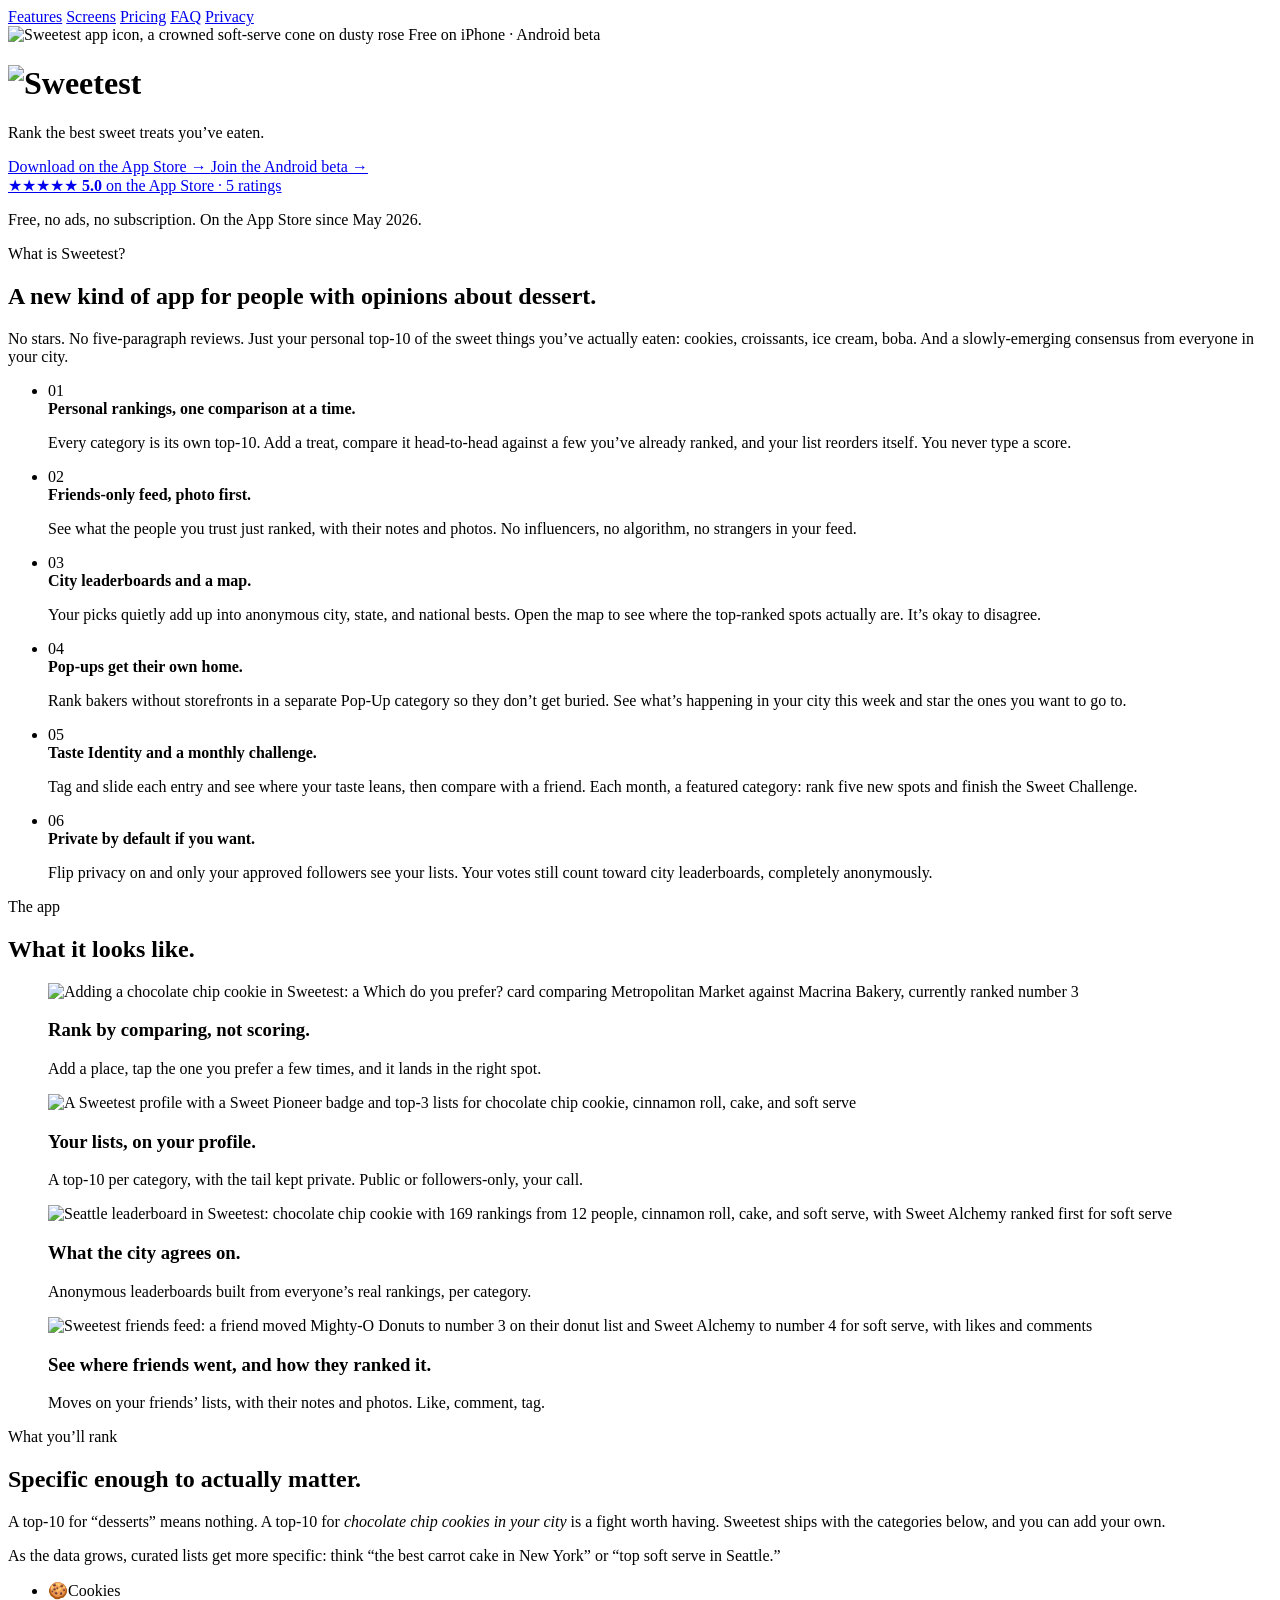
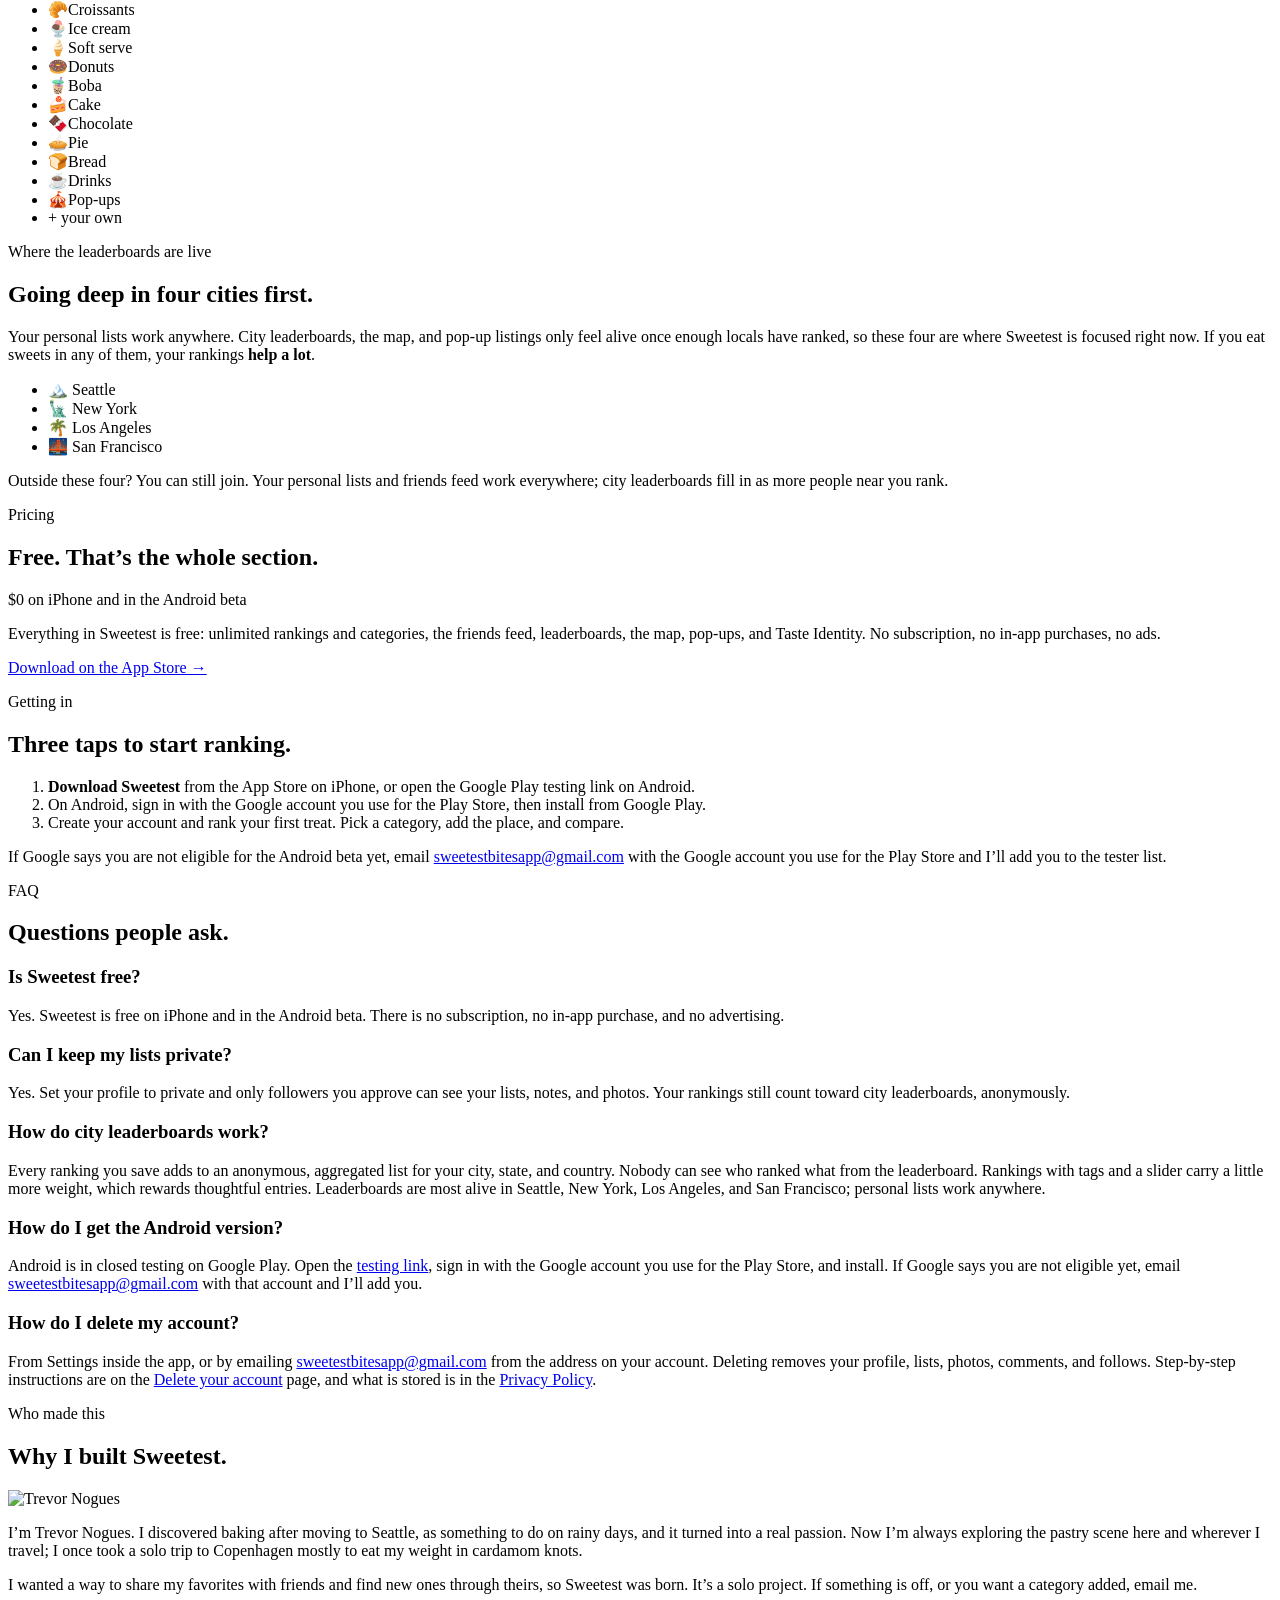
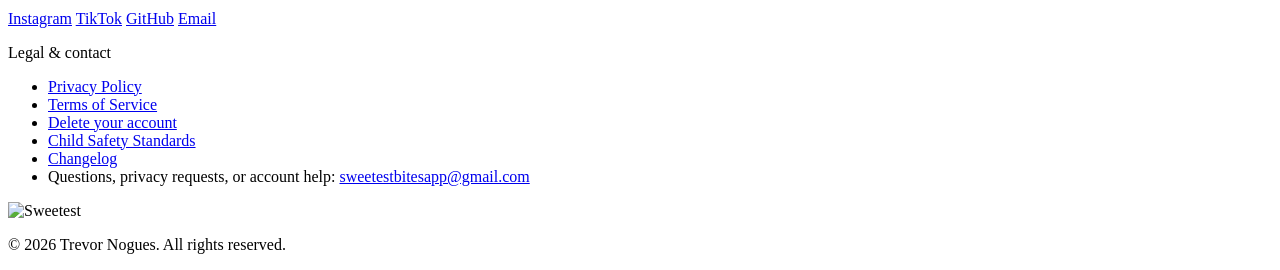
==== commit 81ce7c68: "Founder card: use the profile photo from the personal site Co-authored-by: Cursor <cursoragent@curso" ====
--- a/index.html
+++ b/index.html
@@ -449,9 +449,7 @@
       <p class="section-eyebrow">Who made this</p>
       <h2 class="section-title">Why I built Sweetest.</h2>
       <div class="founder-card">
-        <!-- TODO: replace the initials with a real photo, e.g.
-             <img class="founder-photo" src="/sweetest-public-pages/assets/trevor.jpg" alt="Trevor Nogues" width="72" height="72" /> -->
-        <div class="founder-photo founder-photo-placeholder" aria-hidden="true">TN</div>
+        <img class="founder-photo" src="/sweetest-public-pages/assets/trevor.jpg" alt="Trevor Nogues" width="72" height="72" loading="lazy" />
         <div class="founder-body">
           <p>I&rsquo;m Trevor Nogues. I discovered baking after moving to Seattle, as something to do on rainy days, and it turned into a real passion. Now I&rsquo;m always exploring the pastry scene here and wherever I travel; I once took a solo trip to Copenhagen mostly to eat my weight in cardamom knots.</p>
           <p>I wanted a way to share my favorites with friends and find new ones through theirs, so Sweetest was born. It&rsquo;s a solo project. If something is off, or you want a category added, email me.</p>
